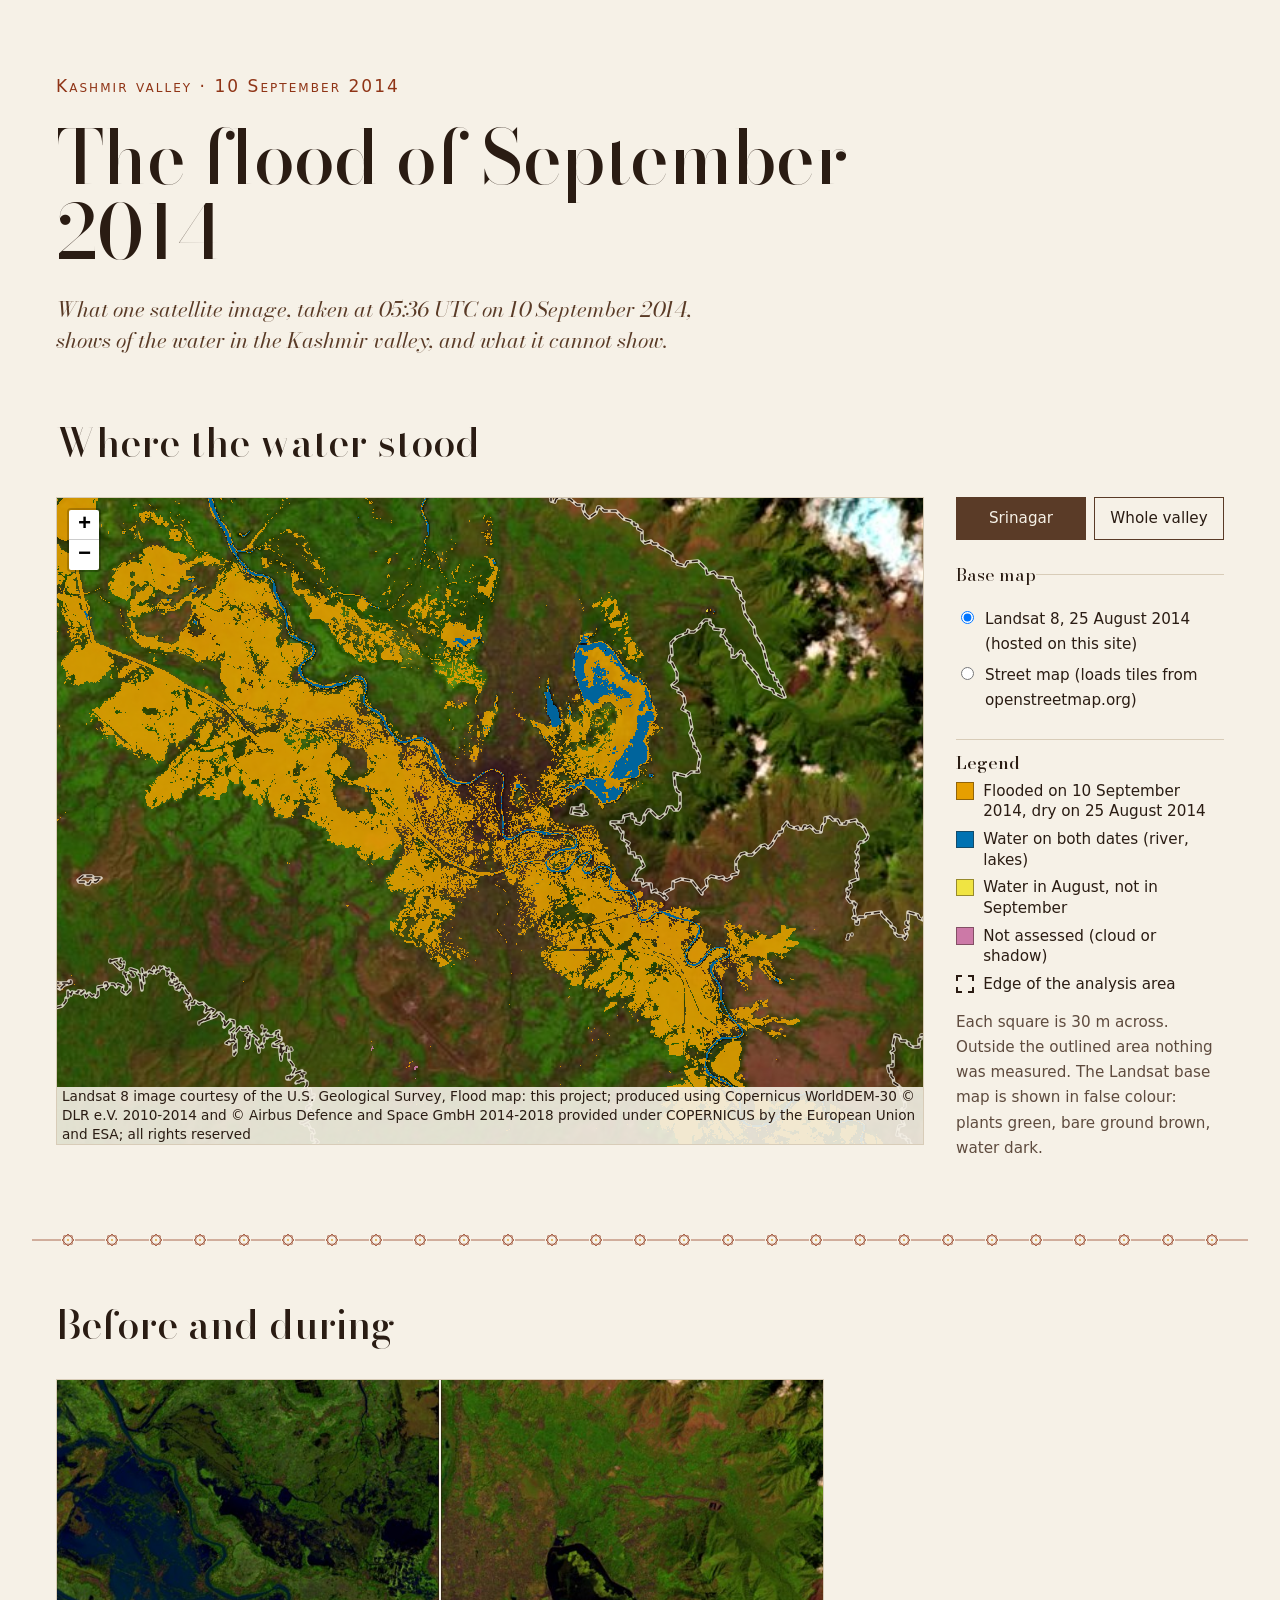
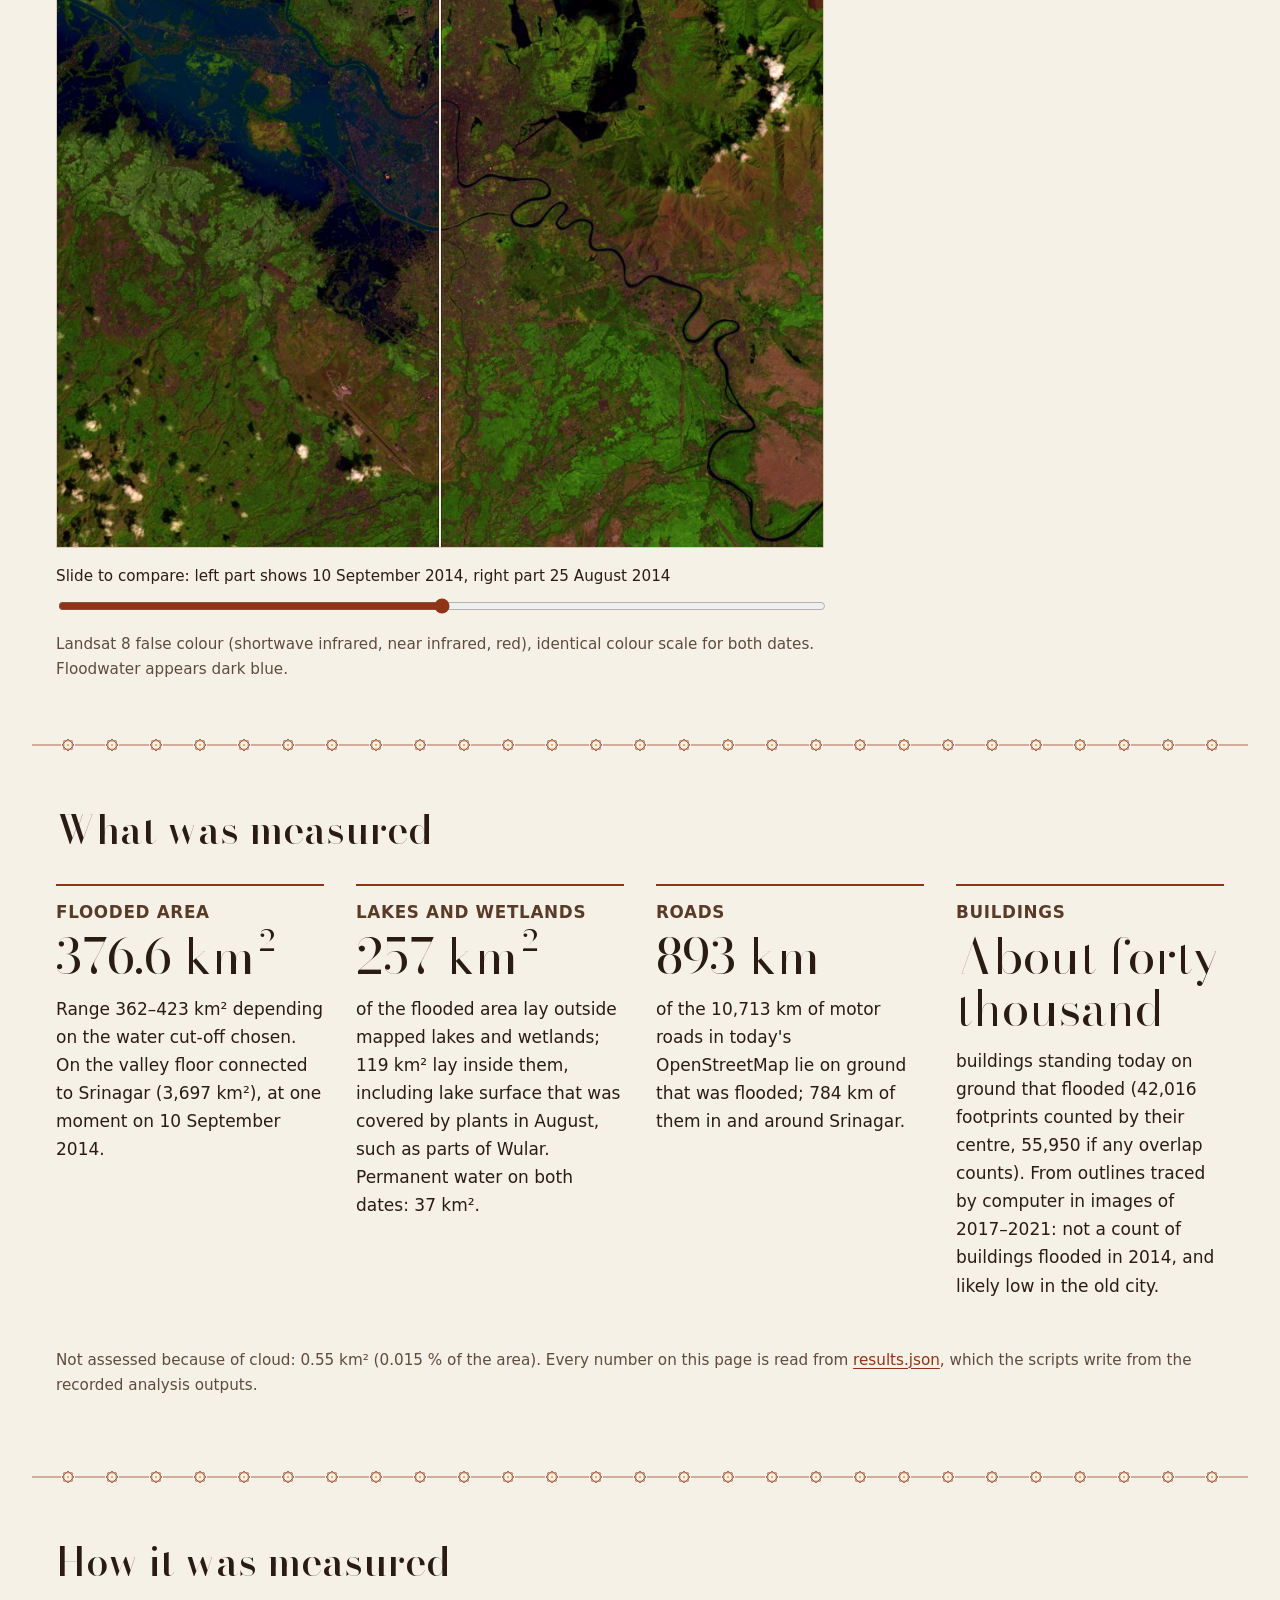
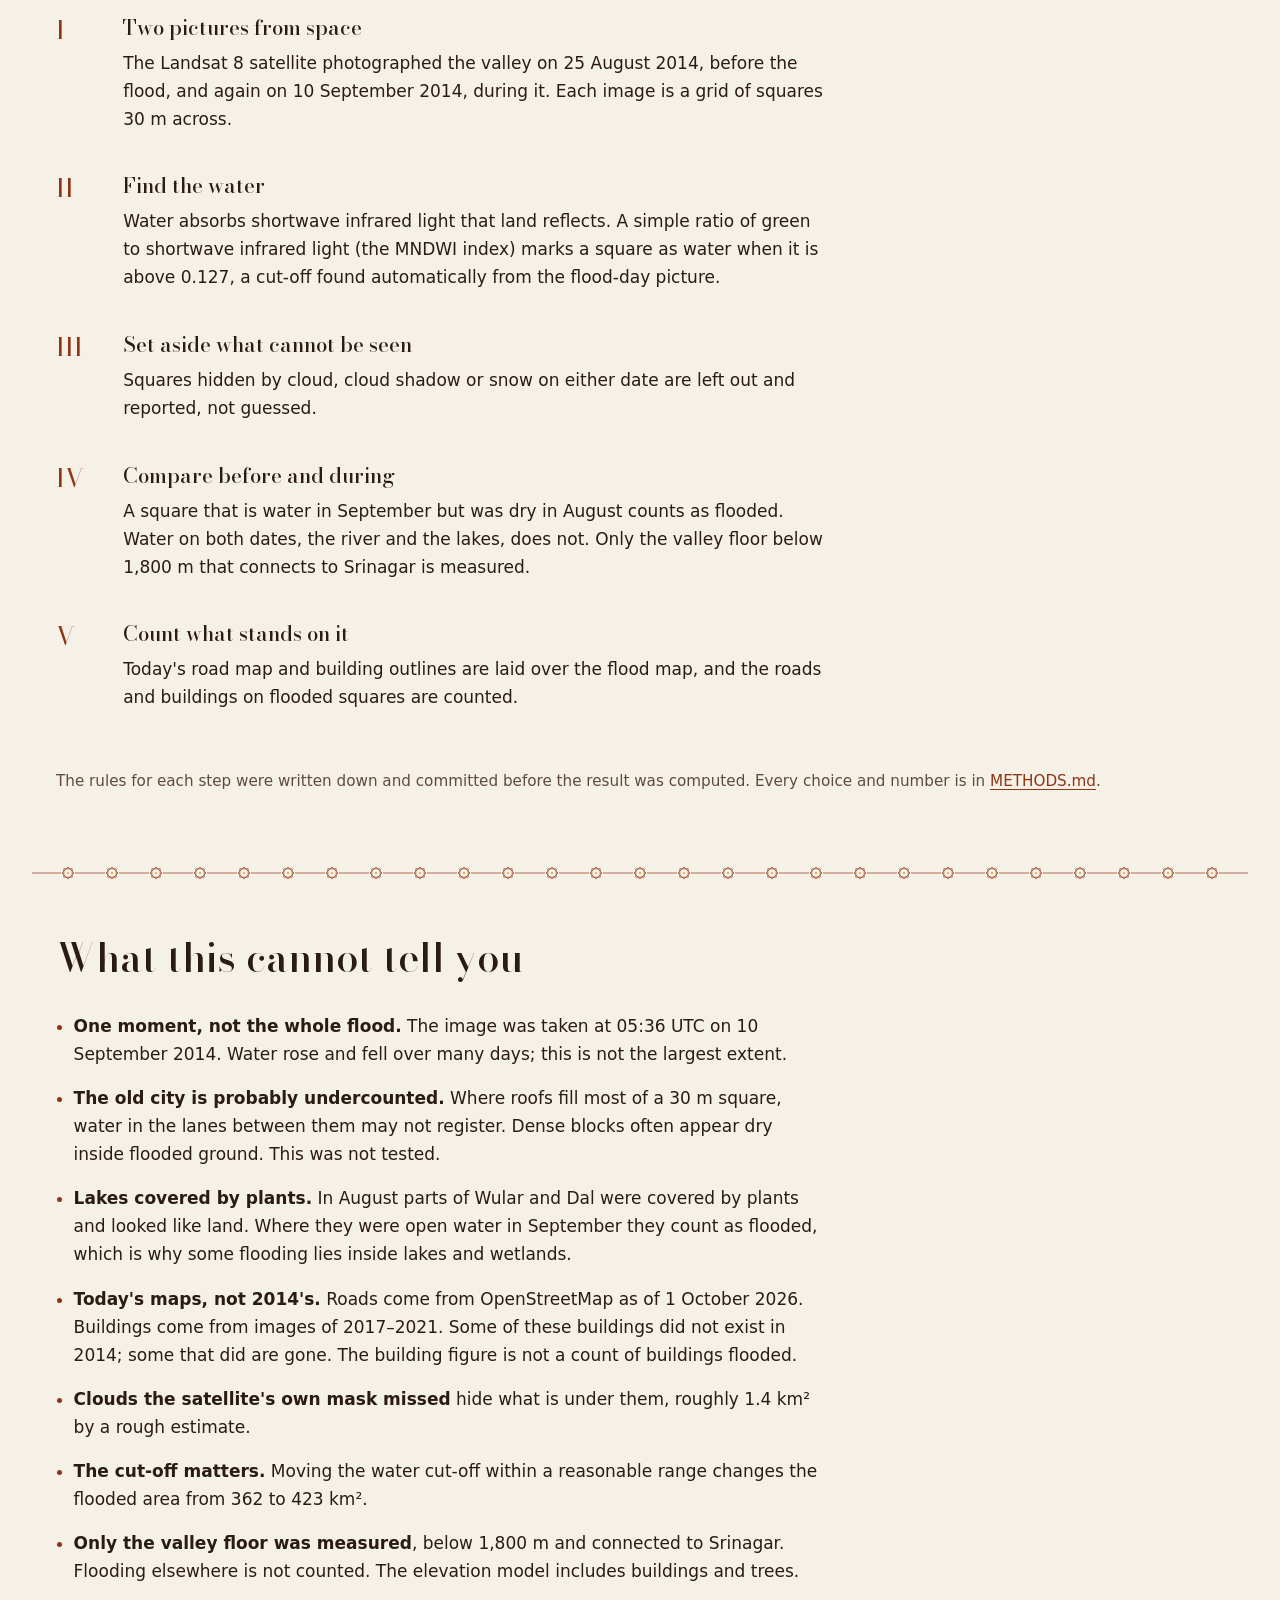
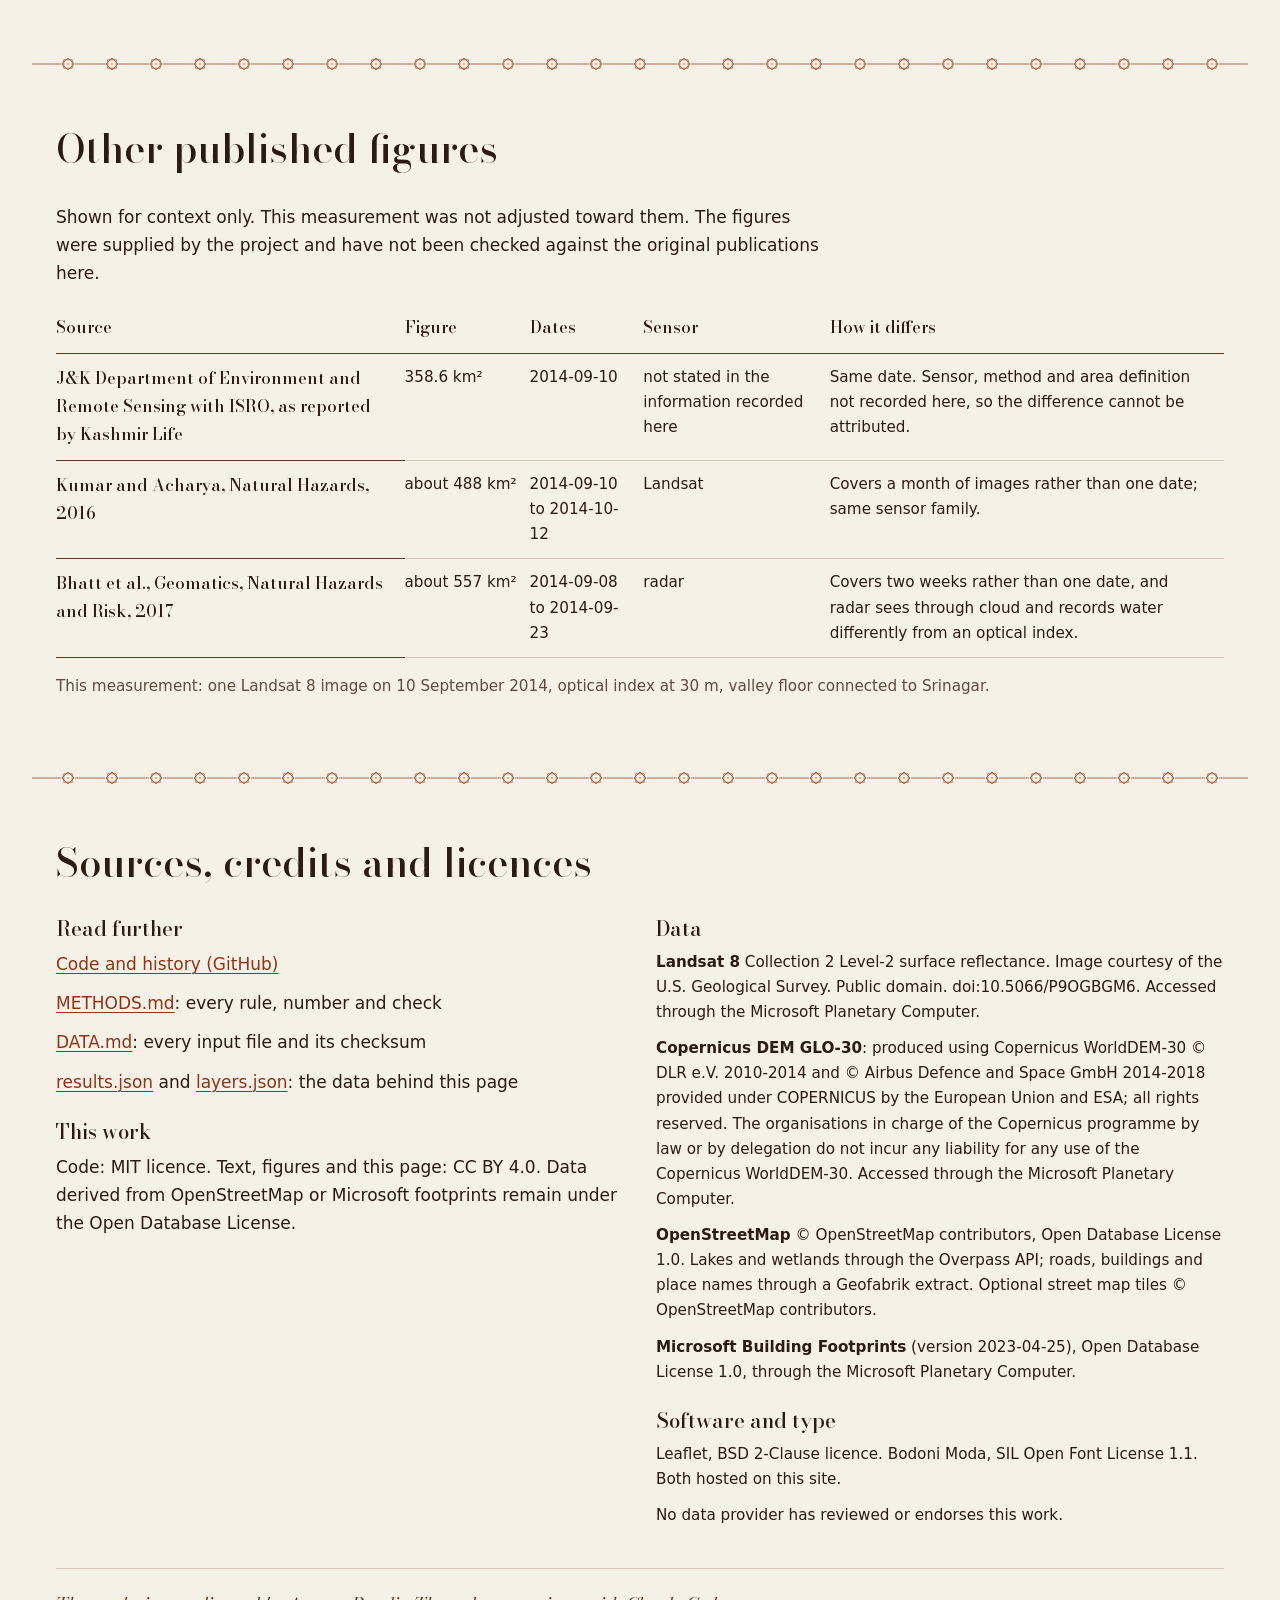
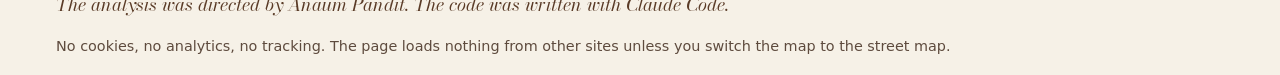
==== docs/index.html @ 229892fc "README, website and licences Adds a static GitHub Pages site in docs/ (map, before/after slider, hea" ====
<!doctype html>
<html lang="en">
<head>
<meta charset="utf-8">
<meta name="viewport" content="width=device-width, initial-scale=1">
<title>The Kashmir Flood, September 2014</title>
<meta name="description" content="A measurement of the September 2014 flood in the Kashmir valley from Landsat 8 satellite images, with its method, limits and sources.">
<meta name="referrer" content="no-referrer">
<link rel="preload" href="fonts/BodoniModa-latin.woff2" as="font" type="font/woff2" crossorigin>
<link rel="stylesheet" href="vendor/leaflet/leaflet.css">
<link rel="stylesheet" href="style.css">
</head>
<body>
<a class="skip" href="#main">Skip to content</a>

<header class="masthead grid">
  <p class="kicker">Kashmir valley · <span data-k="dates.flood" data-fmt="date"></span></p>
  <h1>The flood of September 2014</h1>
  <p class="dek">What one satellite image, taken at <span data-k="dates.flood_time_utc"></span> UTC on
    <span data-k="dates.flood" data-fmt="date"></span>, shows of the water in the Kashmir valley, and
    what it cannot show.</p>
</header>

<main id="main">

<section id="map-section" class="grid" aria-labelledby="map-title">
  <h2 id="map-title" class="span-all">Where the water stood</h2>
  <div class="map-wrap">
    <div id="map" role="region" aria-label="Interactive map of the flood in the Kashmir valley. Use arrow keys to pan and plus or minus to zoom." tabindex="0"></div>
    <noscript><p class="note">The interactive map needs JavaScript. The same information is in the numbers below and in METHODS.md.</p></noscript>
  </div>
  <aside class="map-side" aria-label="Map controls and legend">
    <div class="views" role="group" aria-label="Map view">
      <button type="button" data-view="srinagar" aria-pressed="true">Srinagar</button>
      <button type="button" data-view="valley" aria-pressed="false">Whole valley</button>
    </div>
    <fieldset class="base">
      <legend>Base map</legend>
      <label><input type="radio" name="base" value="landsat" checked> <span>Landsat 8, <span data-k="dates.before" data-fmt="date"></span> (hosted on this site)</span></label>
      <label><input type="radio" name="base" value="osm"> <span>Street map (loads tiles from openstreetmap.org)</span></label>
    </fieldset>
    <h3 class="legend-title">Legend</h3>
    <ul class="legend">
      <li><span class="sw sw-flooded" aria-hidden="true"></span> <span>Flooded on <span data-k="dates.flood" data-fmt="date"></span>, dry on <span data-k="dates.before" data-fmt="date"></span></span></li>
      <li><span class="sw sw-persistent" aria-hidden="true"></span> <span>Water on both dates (river, lakes)</span></li>
      <li><span class="sw sw-lost" aria-hidden="true"></span> <span>Water in August, not in September</span></li>
      <li><span class="sw sw-na" aria-hidden="true"></span> <span>Not assessed (cloud or shadow)</span></li>
      <li><span class="sw sw-outline" aria-hidden="true"></span> <span>Edge of the analysis area</span></li>
    </ul>
    <p class="note">Each square is <span data-k="method.pixel_m"></span> m across. Outside the outlined area nothing was measured. The Landsat
      base map is shown in false colour: plants green, bare ground brown, water dark.</p>
  </aside>
</section>

<hr class="khatam" aria-hidden="true">

<section id="before-after" class="grid" aria-labelledby="ba-title">
  <h2 id="ba-title" class="span-all">Before and during</h2>
  <figure class="ba span-wide">
    <div class="ba-frame">
      <img src="img/srinagar_2014-08-25.jpg" width="1000" height="925" loading="lazy" decoding="async"
           alt="Srinagar on 25 August 2014 in false colour: the Jhelum winds through green fields and the city; Dal Lake lies dark to the north-east.">
      <div class="ba-after" id="ba-after">
        <img src="img/srinagar_2014-09-10.jpg" width="1000" height="925" loading="lazy" decoding="async"
             alt="Srinagar on 10 September 2014 in false colour: dark blue floodwater covers wide areas on both sides of the Jhelum and parts of the city.">
      </div>
      <div class="ba-line" id="ba-line" aria-hidden="true"></div>
    </div>
    <label class="ba-label" for="ba-range">Slide to compare: left part shows <span data-k="dates.flood" data-fmt="date"></span>, right part <span data-k="dates.before" data-fmt="date"></span></label>
    <input id="ba-range" type="range" min="0" max="100" value="50" step="1">
    <figcaption>Landsat 8 false colour (shortwave infrared, near infrared, red), identical colour
      scale for both dates. Floodwater appears dark blue.</figcaption>
  </figure>
</section>

<hr class="khatam" aria-hidden="true">

<section id="numbers" class="grid" aria-labelledby="num-title">
  <h2 id="num-title" class="span-all">What was measured</h2>
  <article class="fig">
    <h3>Flooded area</h3>
    <p class="big"><span data-k="flood.flooded_km2" data-fmt="dec1"></span> km²</p>
    <p>Range <span data-k="flood.range_km2.0" data-fmt="int"></span>–<span data-k="flood.range_km2.1" data-fmt="int"></span> km²
      depending on the water cut-off chosen. On the valley floor connected to Srinagar
      (<span data-k="method.analysis_area_km2" data-fmt="int"></span> km²), at one moment on
      <span data-k="dates.flood" data-fmt="date"></span>.</p>
  </article>
  <article class="fig">
    <h3>Lakes and wetlands</h3>
    <p class="big"><span data-k="flood.outside_lakes_wetlands_km2" data-fmt="int"></span> km²</p>
    <p>of the flooded area lay outside mapped lakes and wetlands;
      <span data-k="flood.inside_lakes_wetlands_km2" data-fmt="int"></span> km² lay inside them, including lake
      surface that was covered by plants in August, such as parts of Wular. Permanent water on both dates:
      <span data-k="flood.persistent_km2" data-fmt="int"></span> km².</p>
  </article>
  <article class="fig">
    <h3>Roads</h3>
    <p class="big"><span data-k="roads.motor_flooded_km" data-fmt="int"></span> km</p>
    <p>of the <span data-k="roads.motor_total_km" data-fmt="int"></span> km of motor roads in today's OpenStreetMap
      lie on ground that was flooded; <span data-k="roads.motor_srinagar_flooded_km" data-fmt="int"></span> km of
      them in and around Srinagar.</p>
  </article>
  <article class="fig">
    <h3>Buildings</h3>
    <p class="big">About <span data-k="buildings.about_words"></span></p>
    <p>buildings standing today on ground that flooded
      (<span data-k="buildings.footprints_flooded" data-fmt="int"></span> footprints counted by their centre,
      <span data-k="buildings.footprints_flooded_overlap" data-fmt="int"></span> if any overlap counts). From
      outlines traced by computer in images of <span data-k="buildings.imagery_start"></span>–<span data-k="buildings.imagery_end"></span>:
      not a count of buildings flooded in 2014, and likely low in the old city.</p>
  </article>
  <p class="note span-all">Not assessed because of cloud: <span data-k="flood.not_assessed_km2" data-fmt="dec2"></span> km²
    (<span data-k="flood.not_assessed_pct" data-fmt="dec3"></span> % of the area). Every number on this page is read from
    <a href="data/results.json">results.json</a>, which the scripts write from the recorded analysis outputs.</p>
</section>

<hr class="khatam" aria-hidden="true">

<section id="method" class="grid" aria-labelledby="method-title">
  <h2 id="method-title" class="span-all">How it was measured</h2>
  <ol class="steps span-wide">
    <li><h3>Two pictures from space</h3>
      <p>The Landsat 8 satellite photographed the valley on <span data-k="dates.before" data-fmt="date"></span>,
        before the flood, and again on <span data-k="dates.flood" data-fmt="date"></span>, during it. Each image is
        a grid of squares <span data-k="method.pixel_m"></span> m across.</p></li>
    <li><h3>Find the water</h3>
      <p>Water absorbs shortwave infrared light that land reflects. A simple ratio of green to shortwave
        infrared light (the MNDWI index) marks a square as water when it is above
        <span data-k="method.threshold"></span>, a cut-off found automatically from the flood-day picture.</p></li>
    <li><h3>Set aside what cannot be seen</h3>
      <p>Squares hidden by cloud, cloud shadow or snow on either date are left out and reported, not guessed.</p></li>
    <li><h3>Compare before and during</h3>
      <p>A square that is water in September but was dry in August counts as flooded. Water on both dates, the
        river and the lakes, does not. Only the valley floor below <span data-k="method.valley_floor_max_m" data-fmt="int"></span> m
        that connects to Srinagar is measured.</p></li>
    <li><h3>Count what stands on it</h3>
      <p>Today's road map and building outlines are laid over the flood map, and the roads and buildings on
        flooded squares are counted.</p></li>
  </ol>
  <p class="note span-all">The rules for each step were written down and committed before the result was
    computed. Every choice and number is in <a data-href="links.methods" href="#">METHODS.md</a>.</p>
</section>

<hr class="khatam" aria-hidden="true">

<section id="limits" class="grid" aria-labelledby="limits-title">
  <h2 id="limits-title" class="span-all">What this cannot tell you</h2>
  <ul class="limits span-wide">
    <li><strong>One moment, not the whole flood.</strong> The image was taken at <span data-k="dates.flood_time_utc"></span> UTC
      on <span data-k="dates.flood" data-fmt="date"></span>. Water rose and fell over many days; this is not the largest extent.</li>
    <li><strong>The old city is probably undercounted.</strong> Where roofs fill most of a 30 m square, water in the
      lanes between them may not register. Dense blocks often appear dry inside flooded ground. This was not tested.</li>
    <li><strong>Lakes covered by plants.</strong> In August parts of Wular and Dal were covered by plants and looked
      like land. Where they were open water in September they count as flooded, which is why some flooding lies
      inside lakes and wetlands.</li>
    <li><strong>Today's maps, not 2014's.</strong> Roads come from OpenStreetMap as of
      <span data-k="roads.osm_timestamp" data-fmt="date"></span>. Buildings come from images of
      <span data-k="buildings.imagery_start"></span>–<span data-k="buildings.imagery_end"></span>. Some of these buildings
      did not exist in 2014; some that did are gone. The building figure is not a count of buildings flooded.</li>
    <li><strong>Clouds the satellite's own mask missed</strong> hide what is under them, roughly
      <span data-k="flood.unflagged_cloud_u2_km2" data-fmt="dec1"></span> km² by a rough estimate.</li>
    <li><strong>The cut-off matters.</strong> Moving the water cut-off within a reasonable range changes the flooded
      area from <span data-k="flood.range_km2.0" data-fmt="int"></span> to <span data-k="flood.range_km2.1" data-fmt="int"></span> km².</li>
    <li><strong>Only the valley floor was measured</strong>, below <span data-k="method.valley_floor_max_m" data-fmt="int"></span> m
      and connected to Srinagar. Flooding elsewhere is not counted. The elevation model includes buildings and trees.</li>
  </ul>
</section>

<hr class="khatam" aria-hidden="true">

<section id="context" class="grid" aria-labelledby="ctx-title">
  <h2 id="ctx-title" class="span-all">Other published figures</h2>
  <p class="span-wide">Shown for context only. This measurement was not adjusted toward them. The figures were
    supplied by the project and have not been checked against the original publications here.</p>
  <div class="table-wrap span-all">
    <table id="published">
      <caption class="sr-only">Published flood-area figures and how they differ from this measurement</caption>
      <thead><tr><th scope="col">Source</th><th scope="col">Figure</th><th scope="col">Dates</th>
        <th scope="col">Sensor</th><th scope="col">How it differs</th></tr></thead>
      <tbody></tbody>
    </table>
  </div>
  <p class="note span-all">This measurement: one Landsat 8 image on <span data-k="dates.flood" data-fmt="date"></span>,
    optical index at <span data-k="method.pixel_m"></span> m, valley floor connected to Srinagar.</p>
</section>

<hr class="khatam" aria-hidden="true">

<section id="sources" class="grid" aria-labelledby="src-title">
  <h2 id="src-title" class="span-all">Sources, credits and licences</h2>
  <div class="col">
    <h3>Read further</h3>
    <ul class="plain">
      <li><a data-href="links.repository" href="#">Code and history (GitHub)</a></li>
      <li><a data-href="links.methods" href="#">METHODS.md</a>: every rule, number and check</li>
      <li><a data-href="links.data" href="#">DATA.md</a>: every input file and its checksum</li>
      <li><a href="data/results.json">results.json</a> and <a href="data/layers.json">layers.json</a>: the data behind this page</li>
    </ul>
    <h3>This work</h3>
    <p>Code: MIT licence. Text, figures and this page: CC BY 4.0. Data derived from OpenStreetMap or
      Microsoft footprints remain under the Open Database License.</p>
  </div>
  <div class="col">
    <h3>Data</h3>
    <ul class="credits">
      <li><strong>Landsat 8</strong> Collection 2 Level-2 surface reflectance. Image courtesy of the U.S. Geological
        Survey. Public domain. doi:10.5066/P9OGBGM6. Accessed through the Microsoft Planetary Computer.</li>
      <li><strong>Copernicus DEM GLO-30</strong>: produced using Copernicus WorldDEM-30 © DLR e.V. 2010-2014 and ©
        Airbus Defence and Space GmbH 2014-2018 provided under COPERNICUS by the European Union and ESA; all rights
        reserved. The organisations in charge of the Copernicus programme by law or by delegation do not incur any
        liability for any use of the Copernicus WorldDEM-30. Accessed through the Microsoft Planetary Computer.</li>
      <li><strong>OpenStreetMap</strong> © OpenStreetMap contributors, Open Database License 1.0. Lakes and wetlands
        through the Overpass API; roads, buildings and place names through a Geofabrik extract. Optional street map
        tiles © OpenStreetMap contributors.</li>
      <li><strong>Microsoft Building Footprints</strong> (version <span data-k="buildings.ms_version"></span>),
        Open Database License 1.0, through the Microsoft Planetary Computer.</li>
    </ul>
    <h3>Software and type</h3>
    <ul class="credits">
      <li>Leaflet, BSD 2-Clause licence. Bodoni Moda, SIL Open Font License 1.1. Both hosted on this site.</li>
      <li>No data provider has reviewed or endorses this work.</li>
    </ul>
  </div>
  <p class="credit-line span-all">The analysis was directed by Anaum Pandit. The code was written with Claude Code.</p>
</section>

</main>

<footer class="grid">
  <p class="span-all">No cookies, no analytics, no tracking. The page loads nothing from other sites unless you switch
    the map to the street map.</p>
</footer>

<script src="vendor/leaflet/leaflet.js"></script>
<script src="app.js"></script>
</body>
</html>
---- docs/vendor/leaflet/leaflet.css ----
/* required styles */

.leaflet-pane,
.leaflet-tile,
.leaflet-marker-icon,
.leaflet-marker-shadow,
.leaflet-tile-container,
.leaflet-pane > svg,
.leaflet-pane > canvas,
.leaflet-zoom-box,
.leaflet-image-layer,
.leaflet-layer {
	position: absolute;
	left: 0;
	top: 0;
	}
.leaflet-container {
	overflow: hidden;
	}
.leaflet-tile,
.leaflet-marker-icon,
.leaflet-marker-shadow {
	-webkit-user-select: none;
	   -moz-user-select: none;
	        user-select: none;
	  -webkit-user-drag: none;
	}
/* Prevents IE11 from highlighting tiles in blue */
.leaflet-tile::selection {
	background: transparent;
}
/* Safari renders non-retina tile on retina better with this, but Chrome is worse */
.leaflet-safari .leaflet-tile {
	image-rendering: -webkit-optimize-contrast;
	}
/* hack that prevents hw layers "stretching" when loading new tiles */
.leaflet-safari .leaflet-tile-container {
	width: 1600px;
	height: 1600px;
	-webkit-transform-origin: 0 0;
	}
.leaflet-marker-icon,
.leaflet-marker-shadow {
	display: block;
	}
/* .leaflet-container svg: reset svg max-width decleration shipped in Joomla! (joomla.org) 3.x */
/* .leaflet-container img: map is broken in FF if you have max-width: 100% on tiles */
.leaflet-container .leaflet-overlay-pane svg {
	max-width: none !important;
	max-height: none !important;
	}
.leaflet-container .leaflet-marker-pane img,
.leaflet-container .leaflet-shadow-pane img,
.leaflet-container .leaflet-tile-pane img,
.leaflet-container img.leaflet-image-layer,
.leaflet-container .leaflet-tile {
	max-width: none !important;
	max-height: none !important;
	width: auto;
	padding: 0;
	}

.leaflet-container img.leaflet-tile {
	/* See: https://bugs.chromium.org/p/chromium/issues/detail?id=600120 */
	mix-blend-mode: plus-lighter;
}

.leaflet-container.leaflet-touch-zoom {
	-ms-touch-action: pan-x pan-y;
	touch-action: pan-x pan-y;
	}
.leaflet-container.leaflet-touch-drag {
	-ms-touch-action: pinch-zoom;
	/* Fallback for FF which doesn't support pinch-zoom */
	touch-action: none;
	touch-action: pinch-zoom;
}
.leaflet-container.leaflet-touch-drag.leaflet-touch-zoom {
	-ms-touch-action: none;
	touch-action: none;
}
.leaflet-container {
	-webkit-tap-highlight-color: transparent;
}
.leaflet-container a {
	-webkit-tap-highlight-color: rgba(51, 181, 229, 0.4);
}
.leaflet-tile {
	filter: inherit;
	visibility: hidden;
	}
.leaflet-tile-loaded {
	visibility: inherit;
	}
.leaflet-zoom-box {
	width: 0;
	height: 0;
	-moz-box-sizing: border-box;
	     box-sizing: border-box;
	z-index: 800;
	}
/* workaround for https://bugzilla.mozilla.org/show_bug.cgi?id=888319 */
.leaflet-overlay-pane svg {
	-moz-user-select: none;
	}

.leaflet-pane         { z-index: 400; }

.leaflet-tile-pane    { z-index: 200; }
.leaflet-overlay-pane { z-index: 400; }
.leaflet-shadow-pane  { z-index: 500; }
.leaflet-marker-pane  { z-index: 600; }
.leaflet-tooltip-pane   { z-index: 650; }
.leaflet-popup-pane   { z-index: 700; }

.leaflet-map-pane canvas { z-index: 100; }
.leaflet-map-pane svg    { z-index: 200; }

.leaflet-vml-shape {
	width: 1px;
	height: 1px;
	}
.lvml {
	behavior: url(#default#VML);
	display: inline-block;
	position: absolute;
	}


/* control positioning */

.leaflet-control {
	position: relative;
	z-index: 800;
	pointer-events: visiblePainted; /* IE 9-10 doesn't have auto */
	pointer-events: auto;
	}
.leaflet-top,
.leaflet-bottom {
	position: absolute;
	z-index: 1000;
	pointer-events: none;
	}
.leaflet-top {
	top: 0;
	}
.leaflet-right {
	right: 0;
	}
.leaflet-bottom {
	bottom: 0;
	}
.leaflet-left {
	left: 0;
	}
.leaflet-control {
	float: left;
	clear: both;
	}
.leaflet-right .leaflet-control {
	float: right;
	}
.leaflet-top .leaflet-control {
	margin-top: 10px;
	}
.leaflet-bottom .leaflet-control {
	margin-bottom: 10px;
	}
.leaflet-left .leaflet-control {
	margin-left: 10px;
	}
.leaflet-right .leaflet-control {
	margin-right: 10px;
	}


/* zoom and fade animations */

.leaflet-fade-anim .leaflet-popup {
	opacity: 0;
	-webkit-transition: opacity 0.2s linear;
	   -moz-transition: opacity 0.2s linear;
	        transition: opacity 0.2s linear;
	}
.leaflet-fade-anim .leaflet-map-pane .leaflet-popup {
	opacity: 1;
	}
.leaflet-zoom-animated {
	-webkit-transform-origin: 0 0;
	    -ms-transform-origin: 0 0;
	        transform-origin: 0 0;
	}
svg.leaflet-zoom-animated {
	will-change: transform;
}

.leaflet-zoom-anim .leaflet-zoom-animated {
	-webkit-transition: -webkit-transform 0.25s cubic-bezier(0,0,0.25,1);
	   -moz-transition:    -moz-transform 0.25s cubic-bezier(0,0,0.25,1);
	        transition:         transform 0.25s cubic-bezier(0,0,0.25,1);
	}
.leaflet-zoom-anim .leaflet-tile,
.leaflet-pan-anim .leaflet-tile {
	-webkit-transition: none;
	   -moz-transition: none;
	        transition: none;
	}

.leaflet-zoom-anim .leaflet-zoom-hide {
	visibility: hidden;
	}


/* cursors */

.leaflet-interactive {
	cursor: pointer;
	}
.leaflet-grab {
	cursor: -webkit-grab;
	cursor:    -moz-grab;
	cursor:         grab;
	}
.leaflet-crosshair,
.leaflet-crosshair .leaflet-interactive {
	cursor: crosshair;
	}
.leaflet-popup-pane,
.leaflet-control {
	cursor: auto;
	}
.leaflet-dragging .leaflet-grab,
.leaflet-dragging .leaflet-grab .leaflet-interactive,
.leaflet-dragging .leaflet-marker-draggable {
	cursor: move;
	cursor: -webkit-grabbing;
	cursor:    -moz-grabbing;
	cursor:         grabbing;
	}

/* marker & overlays interactivity */
.leaflet-marker-icon,
.leaflet-marker-shadow,
.leaflet-image-layer,
.leaflet-pane > svg path,
.leaflet-tile-container {
	pointer-events: none;
	}

.leaflet-marker-icon.leaflet-interactive,
.leaflet-image-layer.leaflet-interactive,
.leaflet-pane > svg path.leaflet-interactive,
svg.leaflet-image-layer.leaflet-interactive path {
	pointer-events: visiblePainted; /* IE 9-10 doesn't have auto */
	pointer-events: auto;
	}

/* visual tweaks */

.leaflet-container {
	background: #ddd;
	outline-offset: 1px;
	}
.leaflet-container a {
	color: #0078A8;
	}
.leaflet-zoom-box {
	border: 2px dotted #38f;
	background: rgba(255,255,255,0.5);
	}


/* general typography */
.leaflet-container {
	font-family: "Helvetica Neue", Arial, Helvetica, sans-serif;
	font-size: 12px;
	font-size: 0.75rem;
	line-height: 1.5;
	}


/* general toolbar styles */

.leaflet-bar {
	box-shadow: 0 1px 5px rgba(0,0,0,0.65);
	border-radius: 4px;
	}
.leaflet-bar a {
	background-color: #fff;
	border-bottom: 1px solid #ccc;
	width: 26px;
	height: 26px;
	line-height: 26px;
	display: block;
	text-align: center;
	text-decoration: none;
	color: black;
	}
.leaflet-bar a,
.leaflet-control-layers-toggle {
	background-position: 50% 50%;
	background-repeat: no-repeat;
	display: block;
	}
.leaflet-bar a:hover,
.leaflet-bar a:focus {
	background-color: #f4f4f4;
	}
.leaflet-bar a:first-child {
	border-top-left-radius: 4px;
	border-top-right-radius: 4px;
	}
.leaflet-bar a:last-child {
	border-bottom-left-radius: 4px;
	border-bottom-right-radius: 4px;
	border-bottom: none;
	}
.leaflet-bar a.leaflet-disabled {
	cursor: default;
	background-color: #f4f4f4;
	color: #bbb;
	}

.leaflet-touch .leaflet-bar a {
	width: 30px;
	height: 30px;
	line-height: 30px;
	}
.leaflet-touch .leaflet-bar a:first-child {
	border-top-left-radius: 2px;
	border-top-right-radius: 2px;
	}
.leaflet-touch .leaflet-bar a:last-child {
	border-bottom-left-radius: 2px;
	border-bottom-right-radius: 2px;
	}

/* zoom control */

.leaflet-control-zoom-in,
.leaflet-control-zoom-out {
	font: bold 18px 'Lucida Console', Monaco, monospace;
	text-indent: 1px;
	}

.leaflet-touch .leaflet-control-zoom-in, .leaflet-touch .leaflet-control-zoom-out  {
	font-size: 22px;
	}


/* layers control */

.leaflet-control-layers {
	box-shadow: 0 1px 5px rgba(0,0,0,0.4);
	background: #fff;
	border-radius: 5px;
	}
.leaflet-control-layers-toggle {
	background-image: url(images/layers.png);
	width: 36px;
	height: 36px;
	}
.leaflet-retina .leaflet-control-layers-toggle {
	background-image: url(images/layers-2x.png);
	background-size: 26px 26px;
	}
.leaflet-touch .leaflet-control-layers-toggle {
	width: 44px;
	height: 44px;
	}
.leaflet-control-layers .leaflet-control-layers-list,
.leaflet-control-layers-expanded .leaflet-control-layers-toggle {
	display: none;
	}
.leaflet-control-layers-expanded .leaflet-control-layers-list {
	display: block;
	position: relative;
	}
.leaflet-control-layers-expanded {
	padding: 6px 10px 6px 6px;
	color: #333;
	background: #fff;
	}
.leaflet-control-layers-scrollbar {
	overflow-y: scroll;
	overflow-x: hidden;
	padding-right: 5px;
	}
.leaflet-control-layers-selector {
	margin-top: 2px;
	position: relative;
	top: 1px;
	}
.leaflet-control-layers label {
	display: block;
	font-size: 13px;
	font-size: 1.08333em;
	}
.leaflet-control-layers-separator {
	height: 0;
	border-top: 1px solid #ddd;
	margin: 5px -10px 5px -6px;
	}

/* Default icon URLs */
.leaflet-default-icon-path { /* used only in path-guessing heuristic, see L.Icon.Default */
	background-image: url(images/marker-icon.png);
	}


/* attribution and scale controls */

.leaflet-container .leaflet-control-attribution {
	background: #fff;
	background: rgba(255, 255, 255, 0.8);
	margin: 0;
	}
.leaflet-control-attribution,
.leaflet-control-scale-line {
	padding: 0 5px;
	color: #333;
	line-height: 1.4;
	}
.leaflet-control-attribution a {
	text-decoration: none;
	}
.leaflet-control-attribution a:hover,
.leaflet-control-attribution a:focus {
	text-decoration: underline;
	}
.leaflet-attribution-flag {
	display: inline !important;
	vertical-align: baseline !important;
	width: 1em;
	height: 0.6669em;
	}
.leaflet-left .leaflet-control-scale {
	margin-left: 5px;
	}
.leaflet-bottom .leaflet-control-scale {
	margin-bottom: 5px;
	}
.leaflet-control-scale-line {
	border: 2px solid #777;
	border-top: none;
	line-height: 1.1;
	padding: 2px 5px 1px;
	white-space: nowrap;
	-moz-box-sizing: border-box;
	     box-sizing: border-box;
	background: rgba(255, 255, 255, 0.8);
	text-shadow: 1px 1px #fff;
	}
.leaflet-control-scale-line:not(:first-child) {
	border-top: 2px solid #777;
	border-bottom: none;
	margin-top: -2px;
	}
.leaflet-control-scale-line:not(:first-child):not(:last-child) {
	border-bottom: 2px solid #777;
	}

.leaflet-touch .leaflet-control-attribution,
.leaflet-touch .leaflet-control-layers,
.leaflet-touch .leaflet-bar {
	box-shadow: none;
	}
.leaflet-touch .leaflet-control-layers,
.leaflet-touch .leaflet-bar {
	border: 2px solid rgba(0,0,0,0.2);
	background-clip: padding-box;
	}


/* popup */

.leaflet-popup {
	position: absolute;
	text-align: center;
	margin-bottom: 20px;
	}
.leaflet-popup-content-wrapper {
	padding: 1px;
	text-align: left;
	border-radius: 12px;
	}
.leaflet-popup-content {
	margin: 13px 24px 13px 20px;
	line-height: 1.3;
	font-size: 13px;
	font-size: 1.08333em;
	min-height: 1px;
	}
.leaflet-popup-content p {
	margin: 17px 0;
	margin: 1.3em 0;
	}
.leaflet-popup-tip-container {
	width: 40px;
	height: 20px;
	position: absolute;
	left: 50%;
	margin-top: -1px;
	margin-left: -20px;
	overflow: hidden;
	pointer-events: none;
	}
.leaflet-popup-tip {
	width: 17px;
	height: 17px;
	padding: 1px;

	margin: -10px auto 0;
	pointer-events: auto;

	-webkit-transform: rotate(45deg);
	   -moz-transform: rotate(45deg);
	    -ms-transform: rotate(45deg);
	        transform: rotate(45deg);
	}
.leaflet-popup-content-wrapper,
.leaflet-popup-tip {
	background: white;
	color: #333;
	box-shadow: 0 3px 14px rgba(0,0,0,0.4);
	}
.leaflet-container a.leaflet-popup-close-button {
	position: absolute;
	top: 0;
	right: 0;
	border: none;
	text-align: center;
	width: 24px;
	height: 24px;
	font: 16px/24px Tahoma, Verdana, sans-serif;
	color: #757575;
	text-decoration: none;
	background: transparent;
	}
.leaflet-container a.leaflet-popup-close-button:hover,
.leaflet-container a.leaflet-popup-close-button:focus {
	color: #585858;
	}
.leaflet-popup-scrolled {
	overflow: auto;
	}

.leaflet-oldie .leaflet-popup-content-wrapper {
	-ms-zoom: 1;
	}
.leaflet-oldie .leaflet-popup-tip {
	width: 24px;
	margin: 0 auto;

	-ms-filter: "progid:DXImageTransform.Microsoft.Matrix(M11=0.70710678, M12=0.70710678, M21=-0.70710678, M22=0.70710678)";
	filter: progid:DXImageTransform.Microsoft.Matrix(M11=0.70710678, M12=0.70710678, M21=-0.70710678, M22=0.70710678);
	}

.leaflet-oldie .leaflet-control-zoom,
.leaflet-oldie .leaflet-control-layers,
.leaflet-oldie .leaflet-popup-content-wrapper,
.leaflet-oldie .leaflet-popup-tip {
	border: 1px solid #999;
	}


/* div icon */

.leaflet-div-icon {
	background: #fff;
	border: 1px solid #666;
	}


/* Tooltip */
/* Base styles for the element that has a tooltip */
.leaflet-tooltip {
	position: absolute;
	padding: 6px;
	background-color: #fff;
	border: 1px solid #fff;
	border-radius: 3px;
	color: #222;
	white-space: nowrap;
	-webkit-user-select: none;
	-moz-user-select: none;
	-ms-user-select: none;
	user-select: none;
	pointer-events: none;
	box-shadow: 0 1px 3px rgba(0,0,0,0.4);
	}
.leaflet-tooltip.leaflet-interactive {
	cursor: pointer;
	pointer-events: auto;
	}
.leaflet-tooltip-top:before,
.leaflet-tooltip-bottom:before,
.leaflet-tooltip-left:before,
.leaflet-tooltip-right:before {
	position: absolute;
	pointer-events: none;
	border: 6px solid transparent;
	background: transparent;
	content: "";
	}

/* Directions */

.leaflet-tooltip-bottom {
	margin-top: 6px;
}
.leaflet-tooltip-top {
	margin-top: -6px;
}
.leaflet-tooltip-bottom:before,
.leaflet-tooltip-top:before {
	left: 50%;
	margin-left: -6px;
	}
.leaflet-tooltip-top:before {
	bottom: 0;
	margin-bottom: -12px;
	border-top-color: #fff;
	}
.leaflet-tooltip-bottom:before {
	top: 0;
	margin-top: -12px;
	margin-left: -6px;
	border-bottom-color: #fff;
	}
.leaflet-tooltip-left {
	margin-left: -6px;
}
.leaflet-tooltip-right {
	margin-left: 6px;
}
.leaflet-tooltip-left:before,
.leaflet-tooltip-right:before {
	top: 50%;
	margin-top: -6px;
	}
.leaflet-tooltip-left:before {
	right: 0;
	margin-right: -12px;
	border-left-color: #fff;
	}
.leaflet-tooltip-right:before {
	left: 0;
	margin-left: -12px;
	border-right-color: #fff;
	}

/* Printing */

@media print {
	/* Prevent printers from removing background-images of controls. */
	.leaflet-control {
		-webkit-print-color-adjust: exact;
		print-color-adjust: exact;
		}
	}
---- docs/style.css ----
/* The Kashmir Flood, September 2014 — exhibit-style page.
   Colour: chinar rust, saffron, walnut, Dal blue-green on off-white.
   Structure: Bodoni-style headings, 12-column grid, generous space.
   Map colours are set from data/layers.json (Okabe-Ito, colour-blind safe). */

@font-face {
  font-family: "Bodoni Moda";
  src: url("fonts/BodoniModa-latin.woff2") format("woff2");
  font-weight: 400 700;
  font-style: normal;
  font-display: swap;
}
@font-face {
  font-family: "Bodoni Moda";
  src: url("fonts/BodoniModa-Italic-latin.woff2") format("woff2");
  font-weight: 400;
  font-style: italic;
  font-display: swap;
}

:root {
  --paper: #F6F1E7;
  --paper-2: #EFE7D8;
  --ink: #2A1C13;          /* walnut, darkest: body text */
  --walnut: #5A3B27;
  --muted: #5E4B3E;
  --chinar: #8F3416;       /* rust: headings accents, links */
  --saffron: #D99A1E;      /* decorative only, never text */
  --dal: #22625E;          /* Dal Lake blue-green */
  --rule: #D8CCB8;
  --serif: "Bodoni Moda", "Didot", "Bodoni 72", "Times New Roman", serif;
  --sans: system-ui, -apple-system, "Segoe UI", Roboto, "Helvetica Neue", Arial, sans-serif;
  --gap: 2rem;
  --c-flooded: #E69F00;
  --c-persistent: #0072B2;
  --c-lost: #F0E442;
  --c-na: #CC79A7;
}

*, *::before, *::after { box-sizing: border-box; }
html { -webkit-text-size-adjust: 100%; }
body {
  margin: 0;
  background: var(--paper);
  color: var(--ink);
  font: 1.0625rem/1.65 var(--sans);
}
img { max-width: 100%; height: auto; display: block; }
a { color: var(--chinar); text-decoration-thickness: 1px; text-underline-offset: 0.18em; }
a:hover { color: var(--dal); }
:focus-visible { outline: 3px solid var(--dal); outline-offset: 3px; }

.skip { position: absolute; left: -999px; top: 0; background: var(--ink); color: var(--paper); padding: .5rem 1rem; z-index: 2000; }
.skip:focus { left: 1rem; top: 1rem; }
.sr-only { position: absolute; width: 1px; height: 1px; overflow: hidden; clip: rect(0 0 0 0); white-space: nowrap; }

/* Grid */
.grid {
  display: grid;
  grid-template-columns: repeat(12, minmax(0, 1fr));
  column-gap: var(--gap);
  max-width: 76rem;
  margin: 0 auto;
  padding: 0 1.5rem;
}
.span-all { grid-column: 1 / -1; }
.span-wide { grid-column: 1 / span 8; }

/* Type */
h1, h2, h3 { font-family: var(--serif); font-weight: 500; color: var(--ink); margin: 0; }
h1 { font-size: clamp(2.6rem, 6vw, 4.6rem); line-height: 1.02; letter-spacing: -0.01em; grid-column: 1 / span 10; }
h2 { font-size: clamp(1.8rem, 3.2vw, 2.5rem); line-height: 1.1; margin: 0 0 2rem; }
h3 { font-size: 1.3rem; line-height: 1.2; margin: 0 0 .5rem; }
p { margin: 0 0 1rem; }
.note { color: var(--muted); font-size: .95rem; }

/* Masthead */
.masthead { padding: 4.5rem 1.5rem 3rem; }
.kicker { grid-column: 1 / -1; font-variant: small-caps; letter-spacing: .12em; color: var(--chinar); margin-bottom: 1.25rem; }
.dek { grid-column: 1 / span 7; font-family: var(--serif); font-style: italic; font-size: 1.35rem; line-height: 1.45; color: var(--walnut); margin-top: 1.5rem; }

section { padding: 1rem 0 1.5rem; }

/* Khatamband-style divider: a hairline with small interlocking knots. */
hr.khatam {
  border: 0;
  height: 14px;
  max-width: 76rem;
  margin: 3.5rem auto;
  background-image: url("data:image/svg+xml,%3Csvg xmlns='http://www.w3.org/2000/svg' width='44' height='14' viewBox='0 0 44 14'%3E%3Cg fill='none' stroke='%238F3416' stroke-width='0.9'%3E%3Cpath d='M0 7h15M29 7h15'/%3E%3Cpath d='M22 1l6 6-6 6-6-6z'/%3E%3Cpath d='M17.8 2.8h8.4v8.4h-8.4z'/%3E%3C/g%3E%3Ccircle cx='22' cy='7' r='1.1' fill='%23D99A1E'/%3E%3C/svg%3E");
  background-repeat: repeat-x;
  background-position: center;
  opacity: .8;
}

/* Map */
.map-wrap { grid-column: 1 / span 9; }
#map {
  height: min(72vh, 660px);
  min-height: 420px;
  background: var(--paper-2);
  border: 1px solid var(--rule);
}
#map:focus-visible { outline: 3px solid var(--dal); outline-offset: 3px; }
.map-side { grid-column: 10 / span 3; font-size: .95rem; }
.views { display: flex; gap: .5rem; margin-bottom: 1.25rem; }
.views button, .base label { font: inherit; }
.views button {
  flex: 1;
  background: transparent;
  color: var(--ink);
  border: 1px solid var(--walnut);
  padding: .5rem .6rem;
  cursor: pointer;
}
.views button[aria-pressed="true"] { background: var(--walnut); color: var(--paper); }
.base { border: 0; border-top: 1px solid var(--rule); padding: .75rem 0 0; margin: 0 0 1.25rem; }
.base legend { font-family: var(--serif); font-size: 1.1rem; padding: 0; margin-bottom: .4rem; }
.base label { display: flex; gap: .5rem; align-items: baseline; margin-bottom: .35rem; }
.legend-title { font-size: 1.1rem; border-top: 1px solid var(--rule); padding-top: .75rem; }
.legend { list-style: none; padding: 0; margin: 0 0 1rem; }
.legend li { display: flex; gap: .6rem; align-items: flex-start; margin-bottom: .45rem; line-height: 1.35; }
.sw { flex: 0 0 1.1rem; height: 1.1rem; border: 1px solid rgba(42, 28, 19, .45); margin-top: .1rem; }
.sw-flooded { background: var(--c-flooded); }
.sw-persistent { background: var(--c-persistent); }
.sw-lost { background: var(--c-lost); }
.sw-na { background: var(--c-na); }
.sw-outline { background: transparent; border: 2px dashed var(--ink); }
.leaflet-container { font: .85rem var(--sans); background: var(--paper-2); }
.leaflet-control-attribution { background: rgba(246, 241, 231, .9) !important; color: var(--ink); }
.leaflet-control-attribution a { color: var(--chinar); }

/* Before / after */
.ba { margin: 0; }
.ba-frame { position: relative; overflow: hidden; border: 1px solid var(--rule); background: var(--paper-2); --pos: 50%; }
.ba-after { position: absolute; inset: 0; clip-path: inset(0 calc(100% - var(--pos)) 0 0); }
.ba-after img { width: 100%; }
.ba-line { position: absolute; top: 0; bottom: 0; left: var(--pos); width: 2px; margin-left: -1px; background: var(--paper); box-shadow: 0 0 0 1px rgba(42, 28, 19, .5); pointer-events: none; }
.ba-label { display: block; margin: 1rem 0 .3rem; font-size: .95rem; }
#ba-range { width: 100%; accent-color: var(--chinar); }
.ba figcaption { color: var(--muted); font-size: .95rem; margin-top: .6rem; }

/* Numbers */
.fig { grid-column: span 3; border-top: 2px solid var(--chinar); padding-top: 1rem; margin-bottom: 2rem; }
.fig h3 { font-size: 1.05rem; font-family: var(--sans); font-weight: 600; letter-spacing: .04em; text-transform: uppercase; color: var(--walnut); }
.big { font-family: var(--serif); font-size: clamp(2.2rem, 4vw, 3.1rem); line-height: 1.05; color: var(--ink); margin: .2rem 0 .8rem; font-variant-numeric: lining-nums; }

/* Method */
.steps { list-style: none; counter-reset: step; padding: 0; margin: 0 0 1rem; }
.steps li { counter-increment: step; display: grid; grid-template-columns: 3.2rem 1fr; column-gap: 1rem; margin-bottom: 1.6rem; }
.steps li::before { content: counter(step, upper-roman); font-family: var(--serif); font-size: 1.6rem; color: var(--chinar); grid-row: 1 / span 2; line-height: 1.1; }
.steps h3 { grid-column: 2; }
.steps p { grid-column: 2; }

/* Limits */
.limits { padding-left: 1.1rem; margin: 0; }
.limits li { margin-bottom: 1rem; }
.limits li::marker { color: var(--chinar); }

/* Table */
.table-wrap { overflow-x: auto; margin-bottom: 1rem; }
table { border-collapse: collapse; width: 100%; font-size: .95rem; }
th, td { text-align: left; vertical-align: top; padding: .7rem .8rem .7rem 0; border-bottom: 1px solid var(--rule); }
th { font-family: var(--serif); font-weight: 500; font-size: 1.05rem; border-bottom: 1px solid var(--walnut); }
td:nth-child(2) { white-space: nowrap; font-variant-numeric: lining-nums; }

/* Sources */
.col { grid-column: span 6; }
.plain, .credits { list-style: none; padding: 0; margin: 0 0 1.5rem; }
.plain li, .credits li { margin-bottom: .7rem; }
.credits li { font-size: .95rem; }
.credit-line { font-family: var(--serif); font-style: italic; font-size: 1.15rem; color: var(--walnut); border-top: 1px solid var(--rule); padding-top: 1.25rem; margin-top: 1rem; }

footer { padding: 2rem 1.5rem 4rem; color: var(--muted); font-size: .9rem; }

/* Responsive */
@media (max-width: 960px) {
  .map-wrap, .map-side, .span-wide, .dek, h1 { grid-column: 1 / -1; }
  .map-side { margin-top: 1.5rem; }
  .fig { grid-column: span 6; }
  .col { grid-column: 1 / -1; }
}
@media (max-width: 600px) {
  :root { --gap: 1rem; }
  .grid { padding: 0 1rem; }
  .masthead { padding: 3rem 1rem 2rem; }
  .fig { grid-column: 1 / -1; }
  #map { min-height: 360px; height: 62vh; }
}
@media (prefers-reduced-motion: reduce) {
  * { scroll-behavior: auto !important; transition: none !important; }
}
@media print {
  #map, .map-side, .views, .ba-label, #ba-range, hr.khatam { display: none; }
}

/* Keep class edges crisp when zoomed in. */
.flood-overlay { image-rendering: pixelated; image-rendering: crisp-edges; }
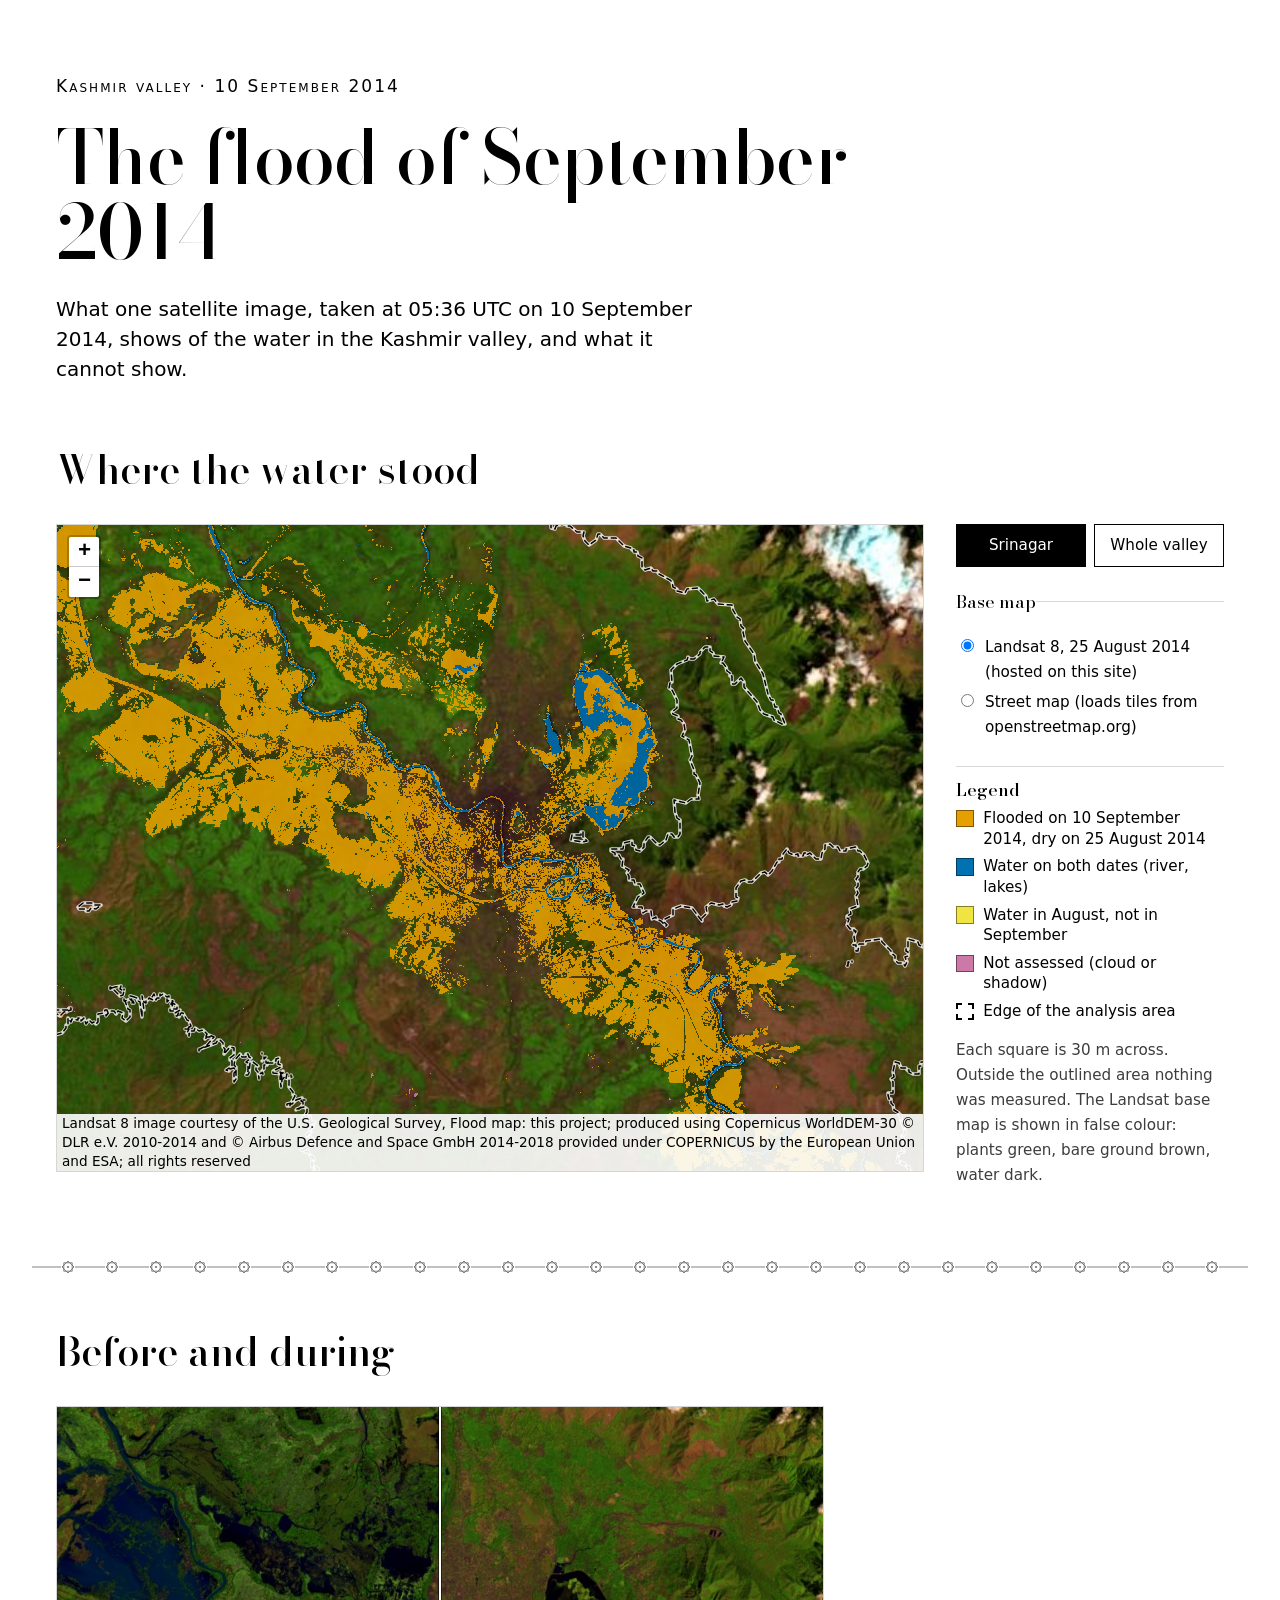
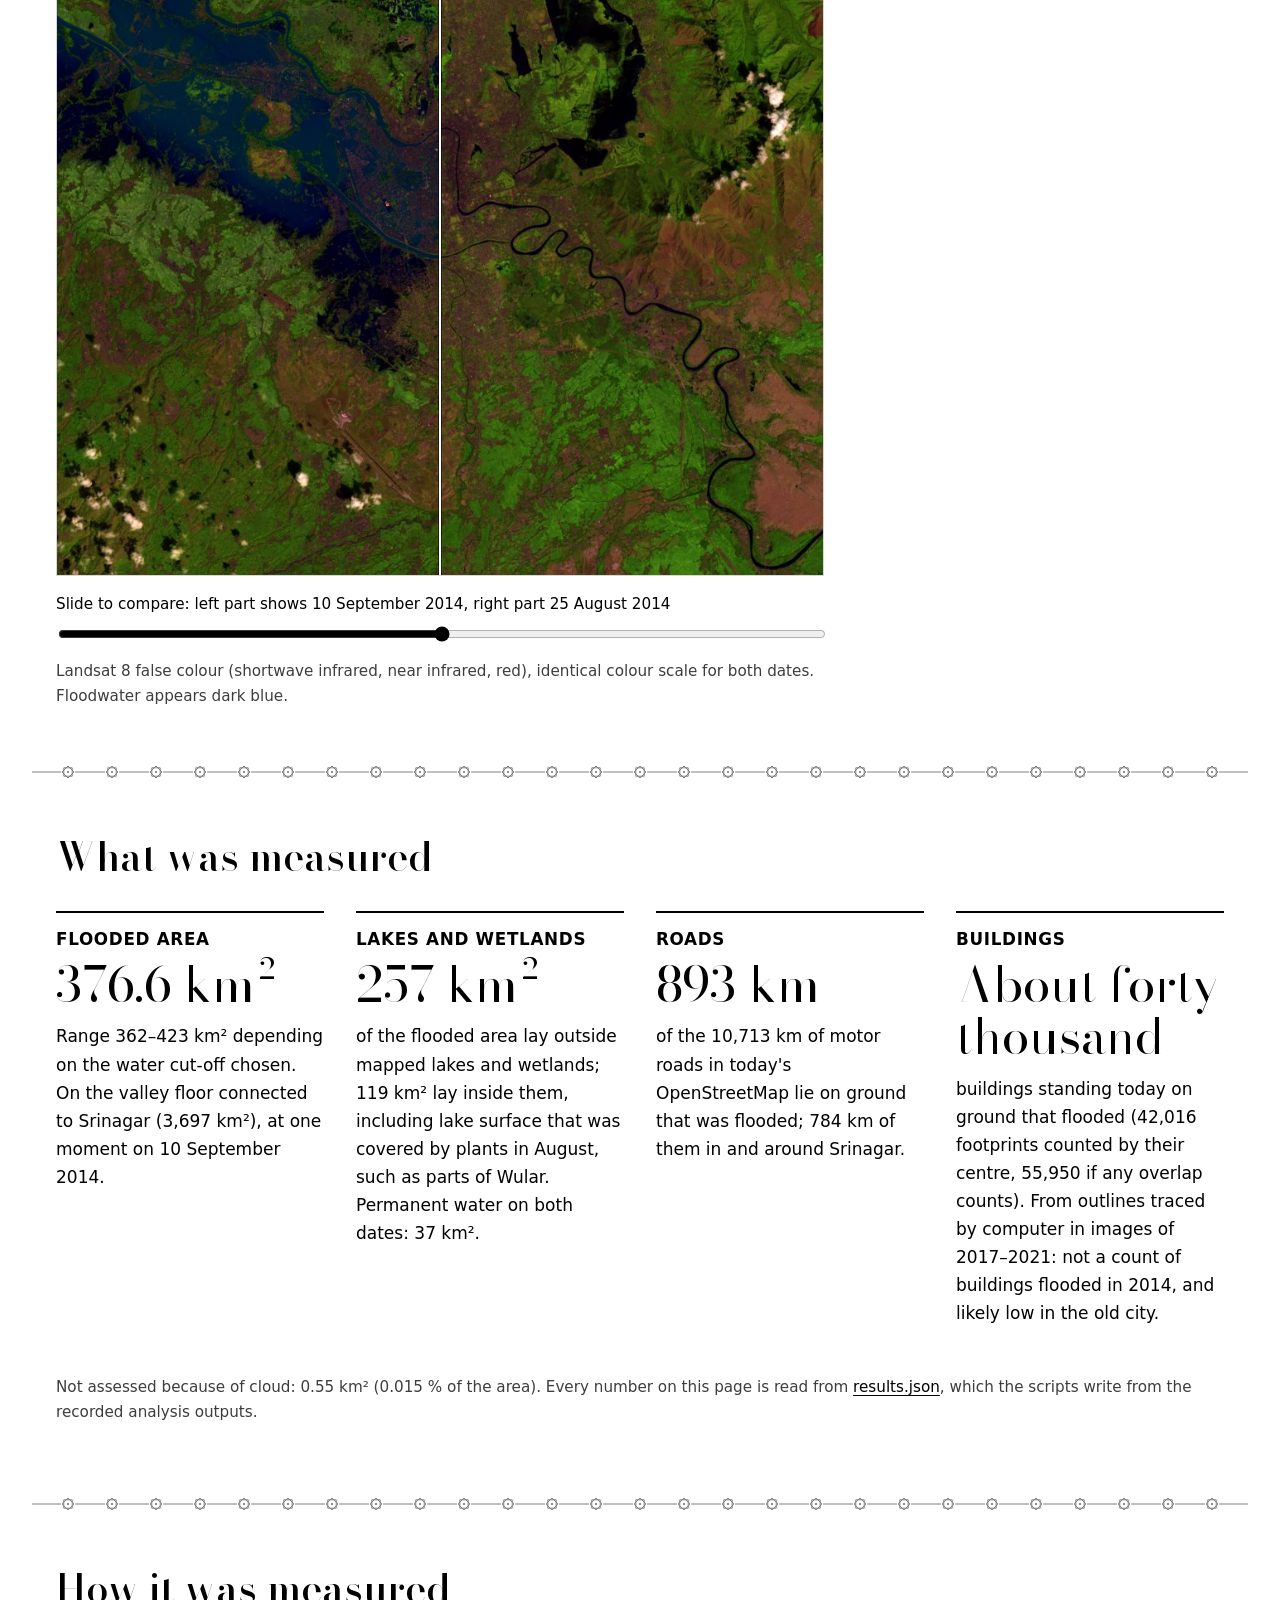
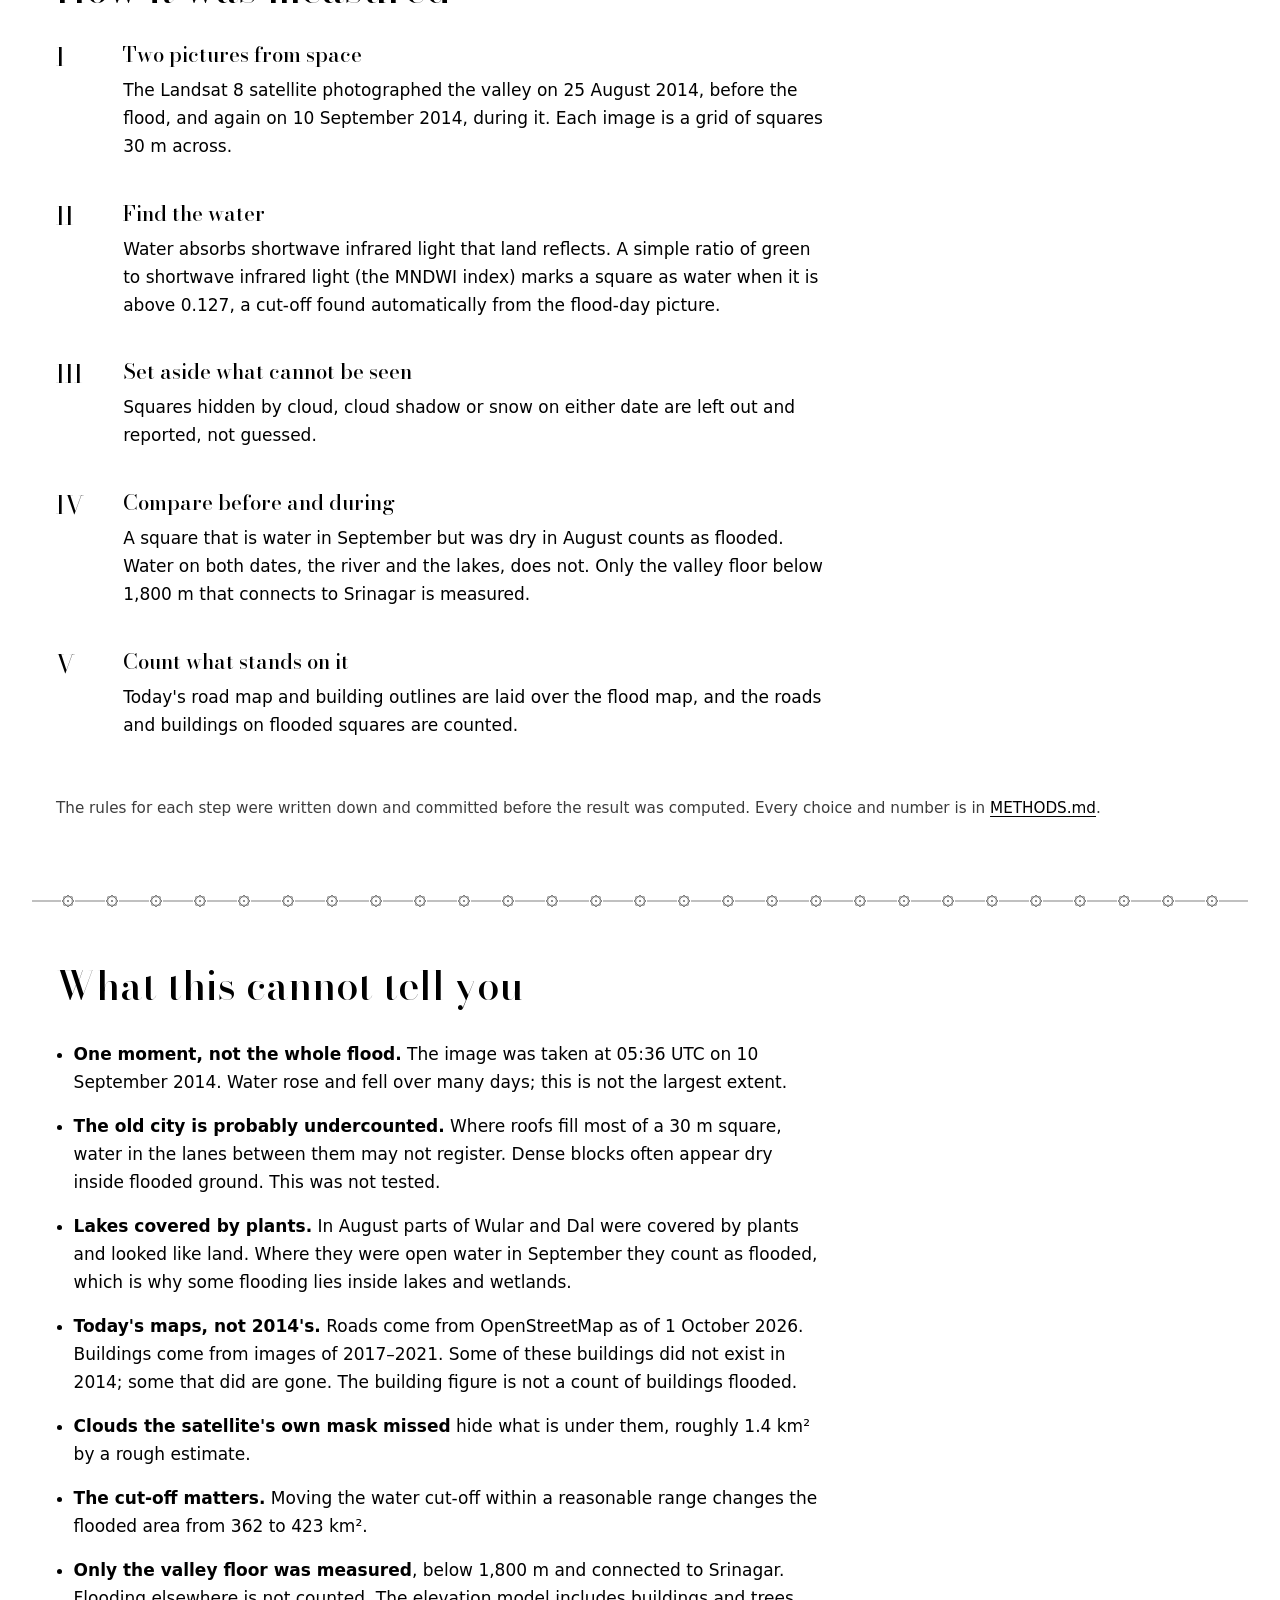
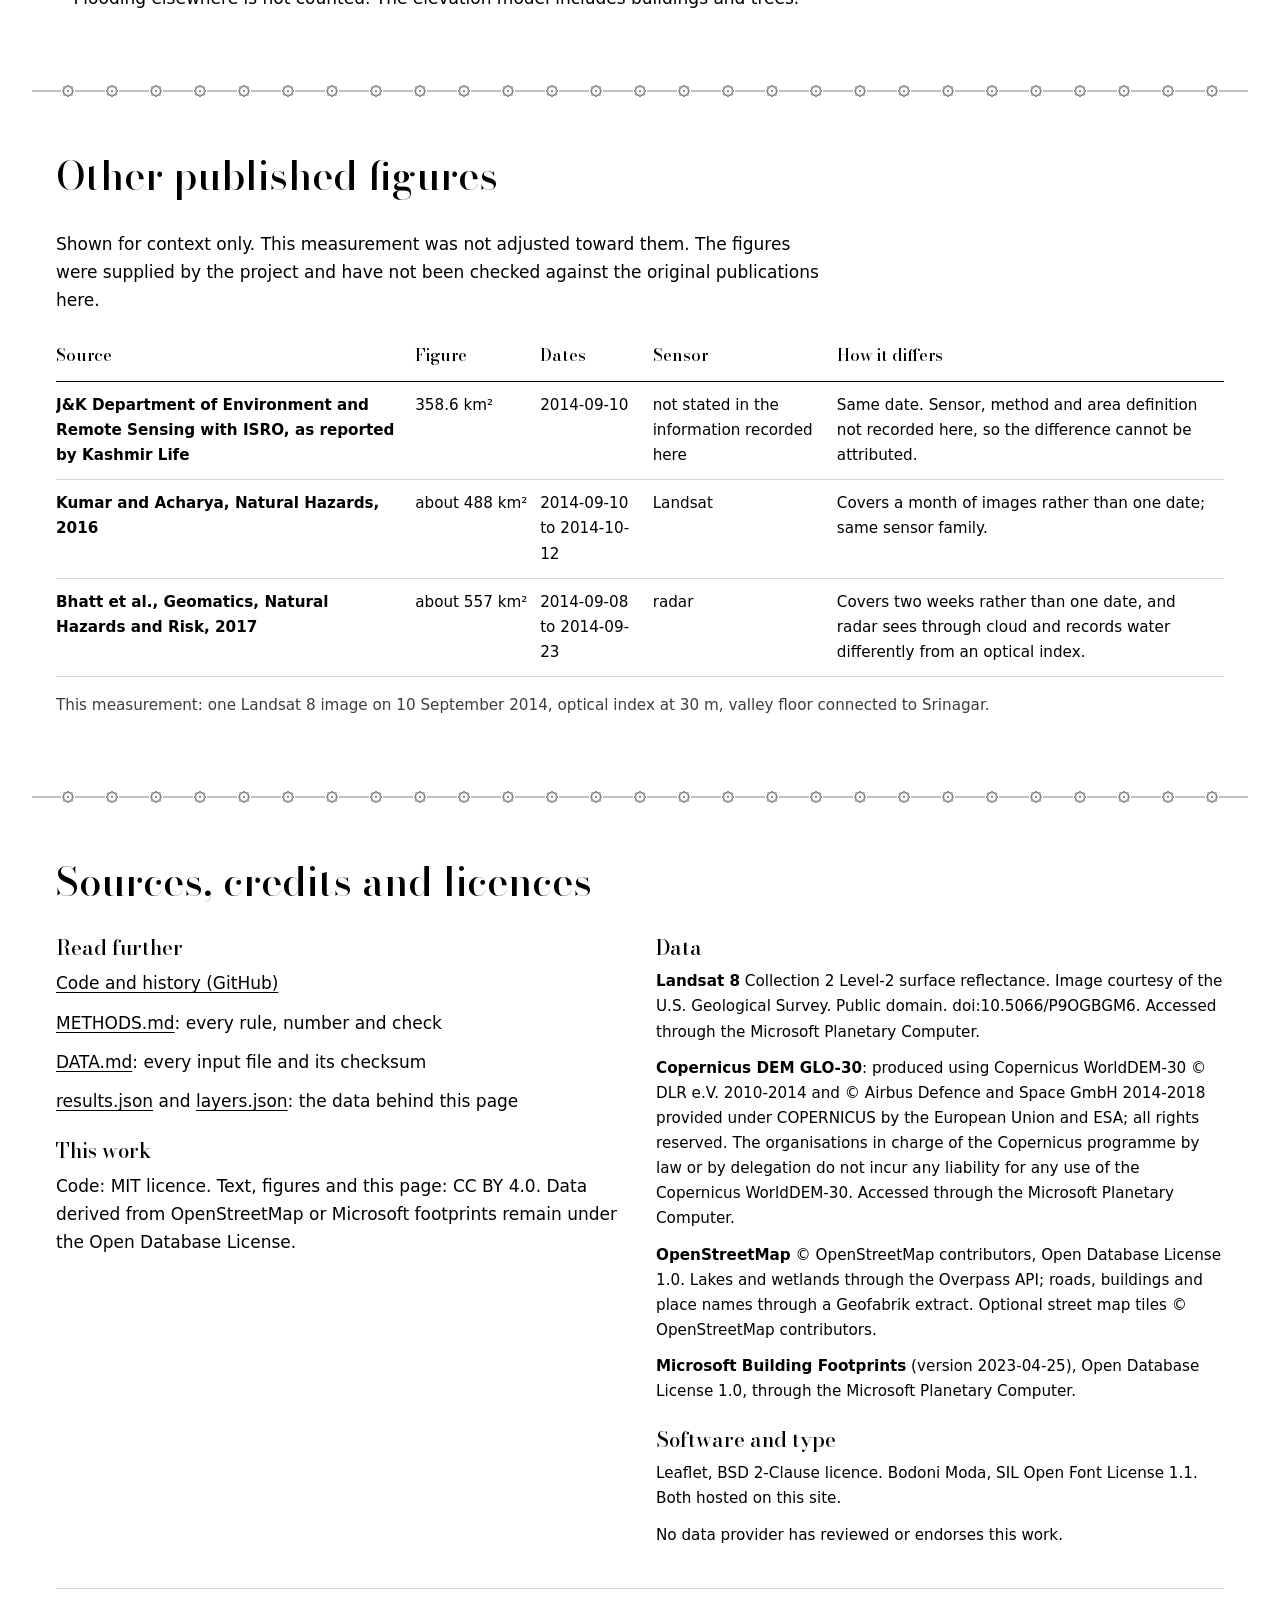
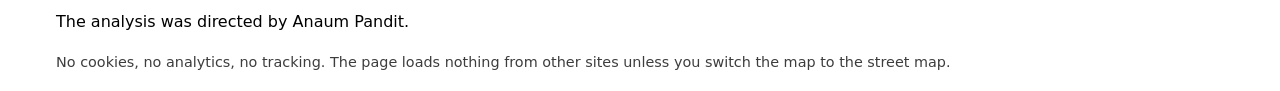
==== commit 32c14c76: "Website: black on white Shortens the credit line on the page, switches the page to black type on a w" ====
--- a/docs/index.html
+++ b/docs/index.html
@@ -221,7 +221,7 @@
       <li>No data provider has reviewed or endorses this work.</li>
     </ul>
   </div>
-  <p class="credit-line span-all">The analysis was directed by Anaum Pandit. The code was written with Claude Code.</p>
+  <p class="credit-line span-all">The analysis was directed by Anaum Pandit.</p>
 </section>
 
 </main>
--- a/docs/style.css
+++ b/docs/style.css
@@ -1,6 +1,5 @@
 /* The Kashmir Flood, September 2014 — exhibit-style page.
-   Colour: chinar rust, saffron, walnut, Dal blue-green on off-white.
-   Structure: Bodoni-style headings, 12-column grid, generous space.
+   Black type on white; Bodoni-style headings, 12-column grid, generous space.
    Map colours are set from data/layers.json (Okabe-Ito, colour-blind safe). */
 
 @font-face {
@@ -10,24 +9,16 @@
   font-style: normal;
   font-display: swap;
 }
-@font-face {
-  font-family: "Bodoni Moda";
-  src: url("fonts/BodoniModa-Italic-latin.woff2") format("woff2");
-  font-weight: 400;
-  font-style: italic;
-  font-display: swap;
-}
 
 :root {
-  --paper: #F6F1E7;
-  --paper-2: #EFE7D8;
-  --ink: #2A1C13;          /* walnut, darkest: body text */
-  --walnut: #5A3B27;
-  --muted: #5E4B3E;
-  --chinar: #8F3416;       /* rust: headings accents, links */
-  --saffron: #D99A1E;      /* decorative only, never text */
-  --dal: #22625E;          /* Dal Lake blue-green */
-  --rule: #D8CCB8;
+  --paper: #FFFFFF;
+  --paper-2: #F3F3F3;
+  --ink: #000000;
+  --walnut: #000000;
+  --muted: #3D3D3D;
+  --chinar: #000000;
+  --dal: #000000;
+  --rule: #D6D6D6;
   --serif: "Bodoni Moda", "Didot", "Bodoni 72", "Times New Roman", serif;
   --sans: system-ui, -apple-system, "Segoe UI", Roboto, "Helvetica Neue", Arial, sans-serif;
   --gap: 2rem;
@@ -47,7 +38,7 @@
 }
 img { max-width: 100%; height: auto; display: block; }
 a { color: var(--chinar); text-decoration-thickness: 1px; text-underline-offset: 0.18em; }
-a:hover { color: var(--dal); }
+a:hover { text-decoration-thickness: 2px; }
 :focus-visible { outline: 3px solid var(--dal); outline-offset: 3px; }
 
 .skip { position: absolute; left: -999px; top: 0; background: var(--ink); color: var(--paper); padding: .5rem 1rem; z-index: 2000; }
@@ -77,7 +68,7 @@
 /* Masthead */
 .masthead { padding: 4.5rem 1.5rem 3rem; }
 .kicker { grid-column: 1 / -1; font-variant: small-caps; letter-spacing: .12em; color: var(--chinar); margin-bottom: 1.25rem; }
-.dek { grid-column: 1 / span 7; font-family: var(--serif); font-style: italic; font-size: 1.35rem; line-height: 1.45; color: var(--walnut); margin-top: 1.5rem; }
+.dek { grid-column: 1 / span 7; font-size: 1.25rem; line-height: 1.5; color: var(--ink); margin-top: 1.5rem; }
 
 section { padding: 1rem 0 1.5rem; }
 
@@ -87,10 +78,10 @@
   height: 14px;
   max-width: 76rem;
   margin: 3.5rem auto;
-  background-image: url("data:image/svg+xml,%3Csvg xmlns='http://www.w3.org/2000/svg' width='44' height='14' viewBox='0 0 44 14'%3E%3Cg fill='none' stroke='%238F3416' stroke-width='0.9'%3E%3Cpath d='M0 7h15M29 7h15'/%3E%3Cpath d='M22 1l6 6-6 6-6-6z'/%3E%3Cpath d='M17.8 2.8h8.4v8.4h-8.4z'/%3E%3C/g%3E%3Ccircle cx='22' cy='7' r='1.1' fill='%23D99A1E'/%3E%3C/svg%3E");
+  background-image: url("data:image/svg+xml,%3Csvg xmlns='http://www.w3.org/2000/svg' width='44' height='14' viewBox='0 0 44 14'%3E%3Cg fill='none' stroke='%23000000' stroke-width='0.9'%3E%3Cpath d='M0 7h15M29 7h15'/%3E%3Cpath d='M22 1l6 6-6 6-6-6z'/%3E%3Cpath d='M17.8 2.8h8.4v8.4h-8.4z'/%3E%3C/g%3E%3Ccircle cx='22' cy='7' r='1.1' fill='%23000000'/%3E%3C/svg%3E");
   background-repeat: repeat-x;
   background-position: center;
-  opacity: .8;
+  opacity: .55;
 }
 
 /* Map */
@@ -120,14 +111,14 @@
 .legend-title { font-size: 1.1rem; border-top: 1px solid var(--rule); padding-top: .75rem; }
 .legend { list-style: none; padding: 0; margin: 0 0 1rem; }
 .legend li { display: flex; gap: .6rem; align-items: flex-start; margin-bottom: .45rem; line-height: 1.35; }
-.sw { flex: 0 0 1.1rem; height: 1.1rem; border: 1px solid rgba(42, 28, 19, .45); margin-top: .1rem; }
+.sw { flex: 0 0 1.1rem; height: 1.1rem; border: 1px solid rgba(0, 0, 0, .45); margin-top: .1rem; }
 .sw-flooded { background: var(--c-flooded); }
 .sw-persistent { background: var(--c-persistent); }
 .sw-lost { background: var(--c-lost); }
 .sw-na { background: var(--c-na); }
 .sw-outline { background: transparent; border: 2px dashed var(--ink); }
 .leaflet-container { font: .85rem var(--sans); background: var(--paper-2); }
-.leaflet-control-attribution { background: rgba(246, 241, 231, .9) !important; color: var(--ink); }
+.leaflet-control-attribution { background: rgba(255, 255, 255, .9) !important; color: var(--ink); }
 .leaflet-control-attribution a { color: var(--chinar); }
 
 /* Before / after */
@@ -135,7 +126,7 @@
 .ba-frame { position: relative; overflow: hidden; border: 1px solid var(--rule); background: var(--paper-2); --pos: 50%; }
 .ba-after { position: absolute; inset: 0; clip-path: inset(0 calc(100% - var(--pos)) 0 0); }
 .ba-after img { width: 100%; }
-.ba-line { position: absolute; top: 0; bottom: 0; left: var(--pos); width: 2px; margin-left: -1px; background: var(--paper); box-shadow: 0 0 0 1px rgba(42, 28, 19, .5); pointer-events: none; }
+.ba-line { position: absolute; top: 0; bottom: 0; left: var(--pos); width: 2px; margin-left: -1px; background: var(--paper); box-shadow: 0 0 0 1px rgba(0, 0, 0, .5); pointer-events: none; }
 .ba-label { display: block; margin: 1rem 0 .3rem; font-size: .95rem; }
 #ba-range { width: 100%; accent-color: var(--chinar); }
 .ba figcaption { color: var(--muted); font-size: .95rem; margin-top: .6rem; }
@@ -169,7 +160,7 @@
 .plain, .credits { list-style: none; padding: 0; margin: 0 0 1.5rem; }
 .plain li, .credits li { margin-bottom: .7rem; }
 .credits li { font-size: .95rem; }
-.credit-line { font-family: var(--serif); font-style: italic; font-size: 1.15rem; color: var(--walnut); border-top: 1px solid var(--rule); padding-top: 1.25rem; margin-top: 1rem; }
+.credit-line { font-size: 1rem; color: var(--ink); border-top: 1px solid var(--rule); padding-top: 1.25rem; margin-top: 1rem; }
 
 footer { padding: 2rem 1.5rem 4rem; color: var(--muted); font-size: .9rem; }
 
@@ -196,3 +187,6 @@
 
 /* Keep class edges crisp when zoomed in. */
 .flood-overlay { image-rendering: pixelated; image-rendering: crisp-edges; }
+
+/* Row headings in the published-figures table read like the other cells. */
+tbody th { font-family: var(--sans); font-size: .95rem; font-weight: 600; border-bottom-color: var(--rule); }
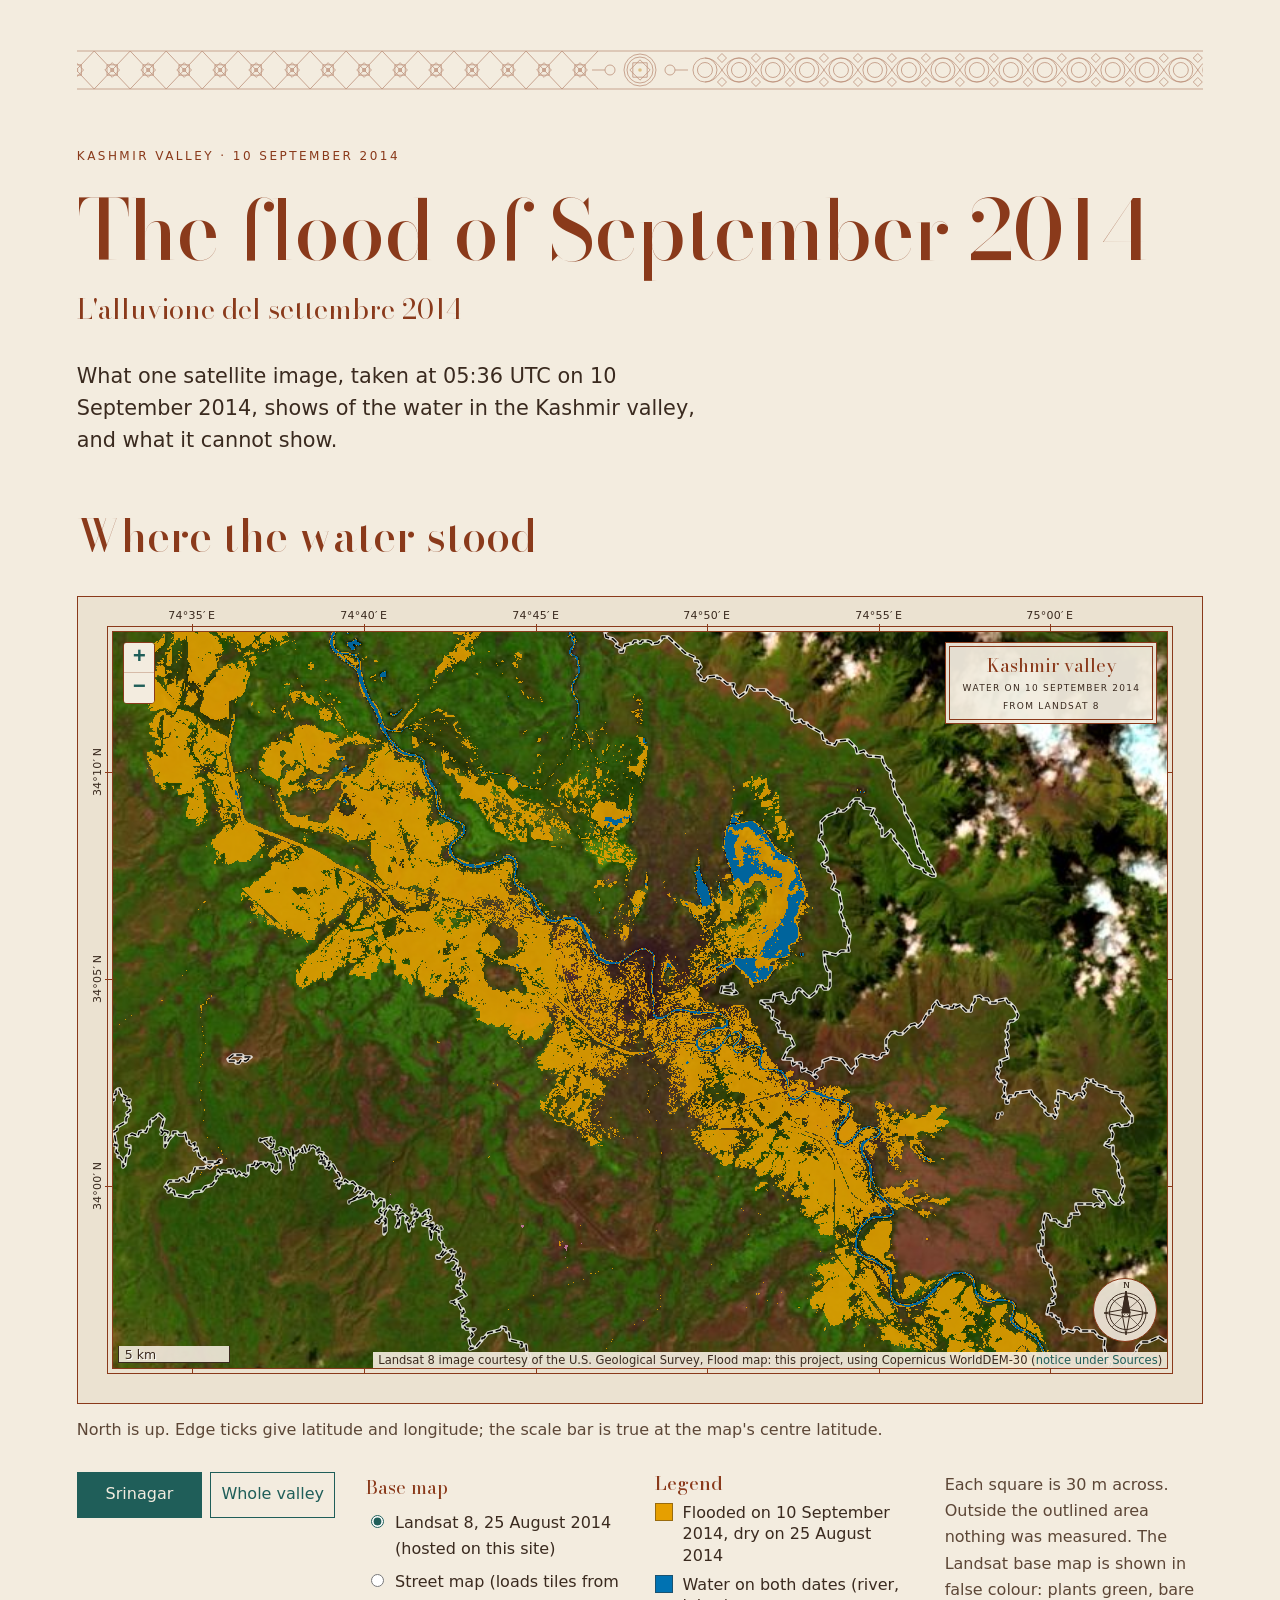
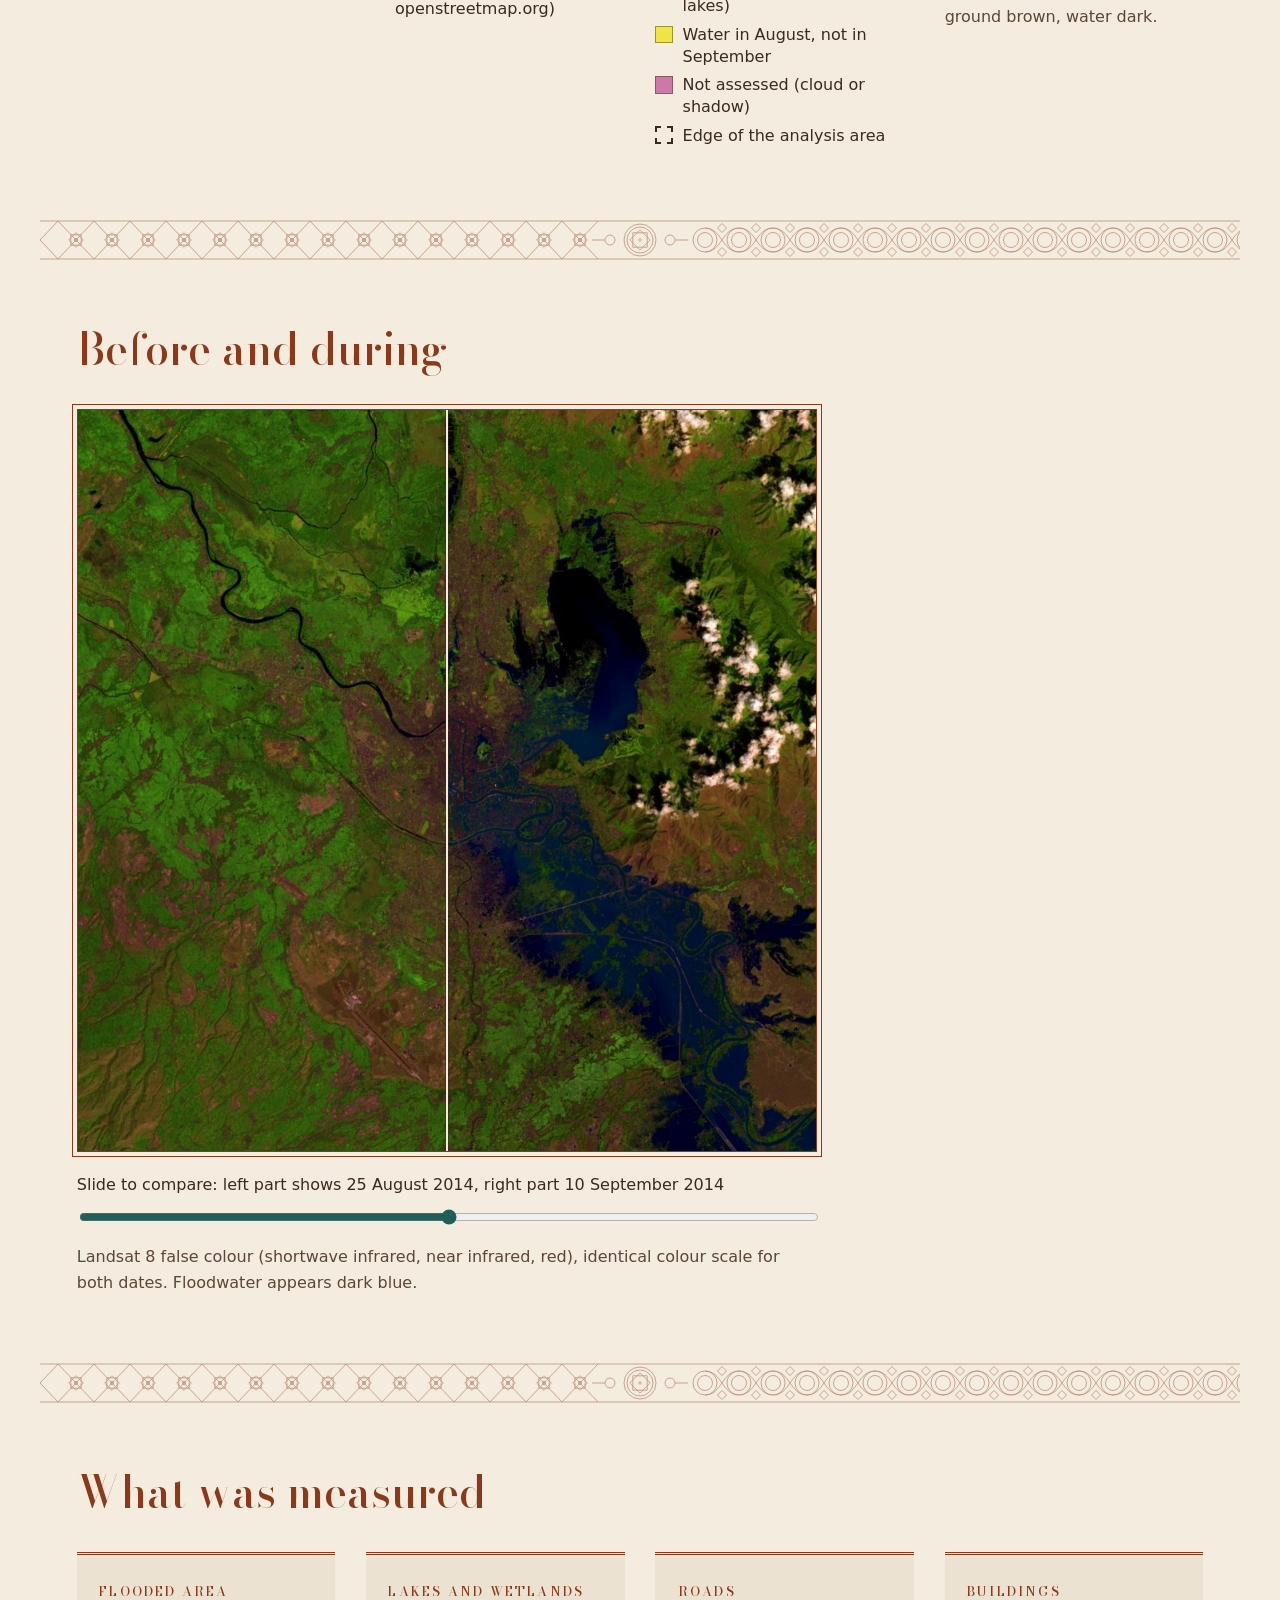
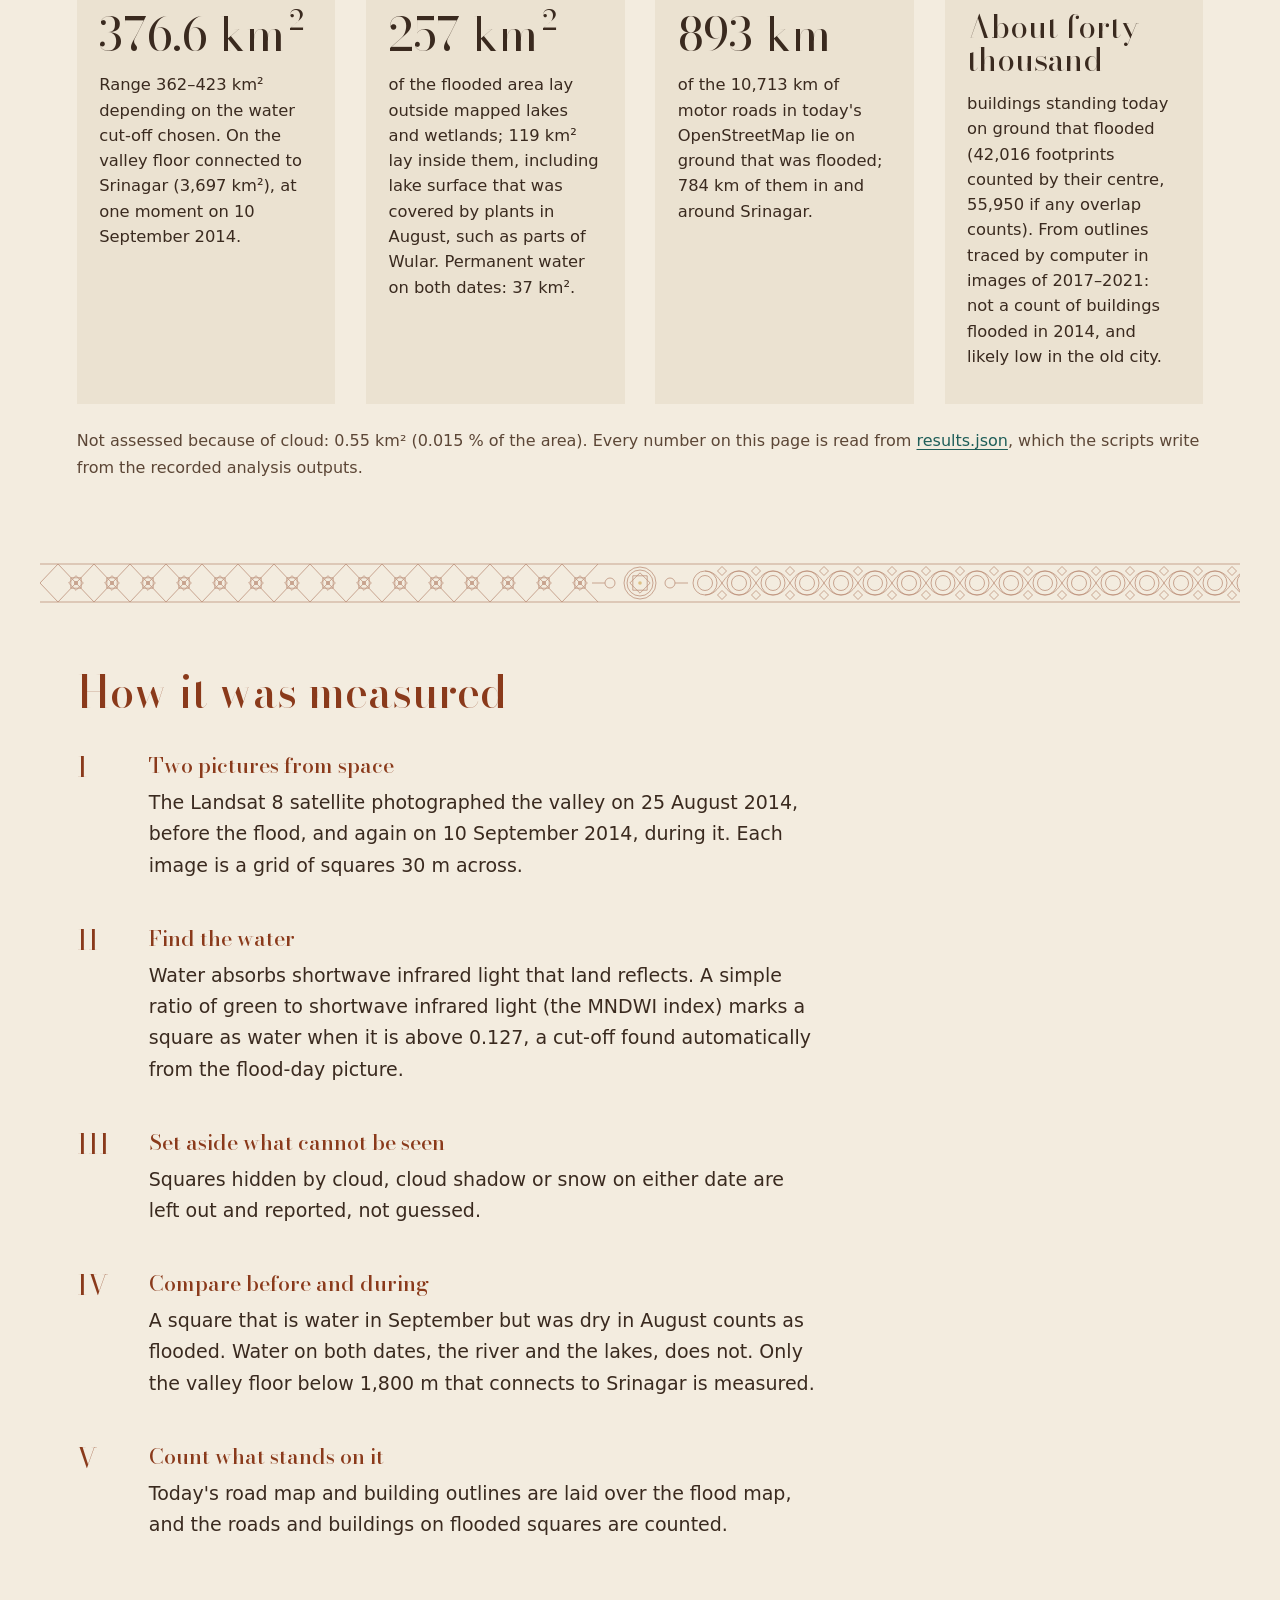
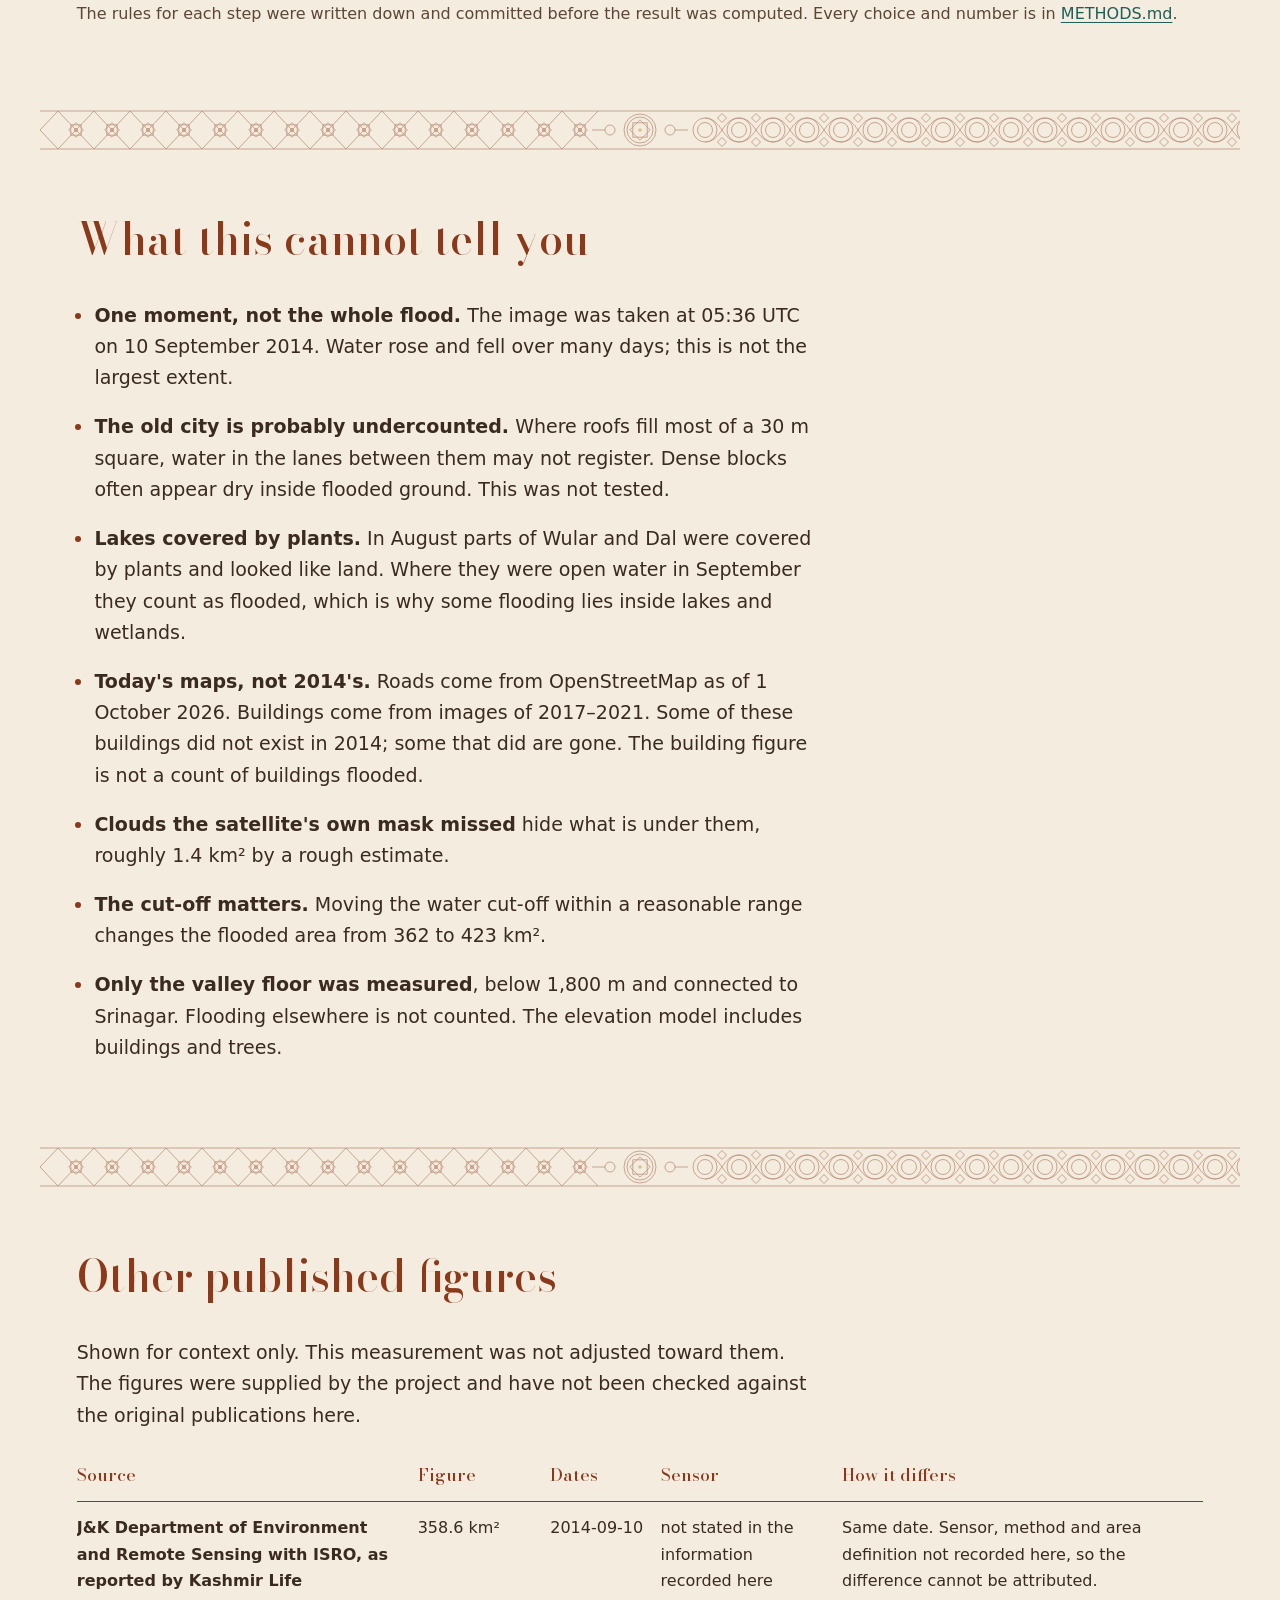
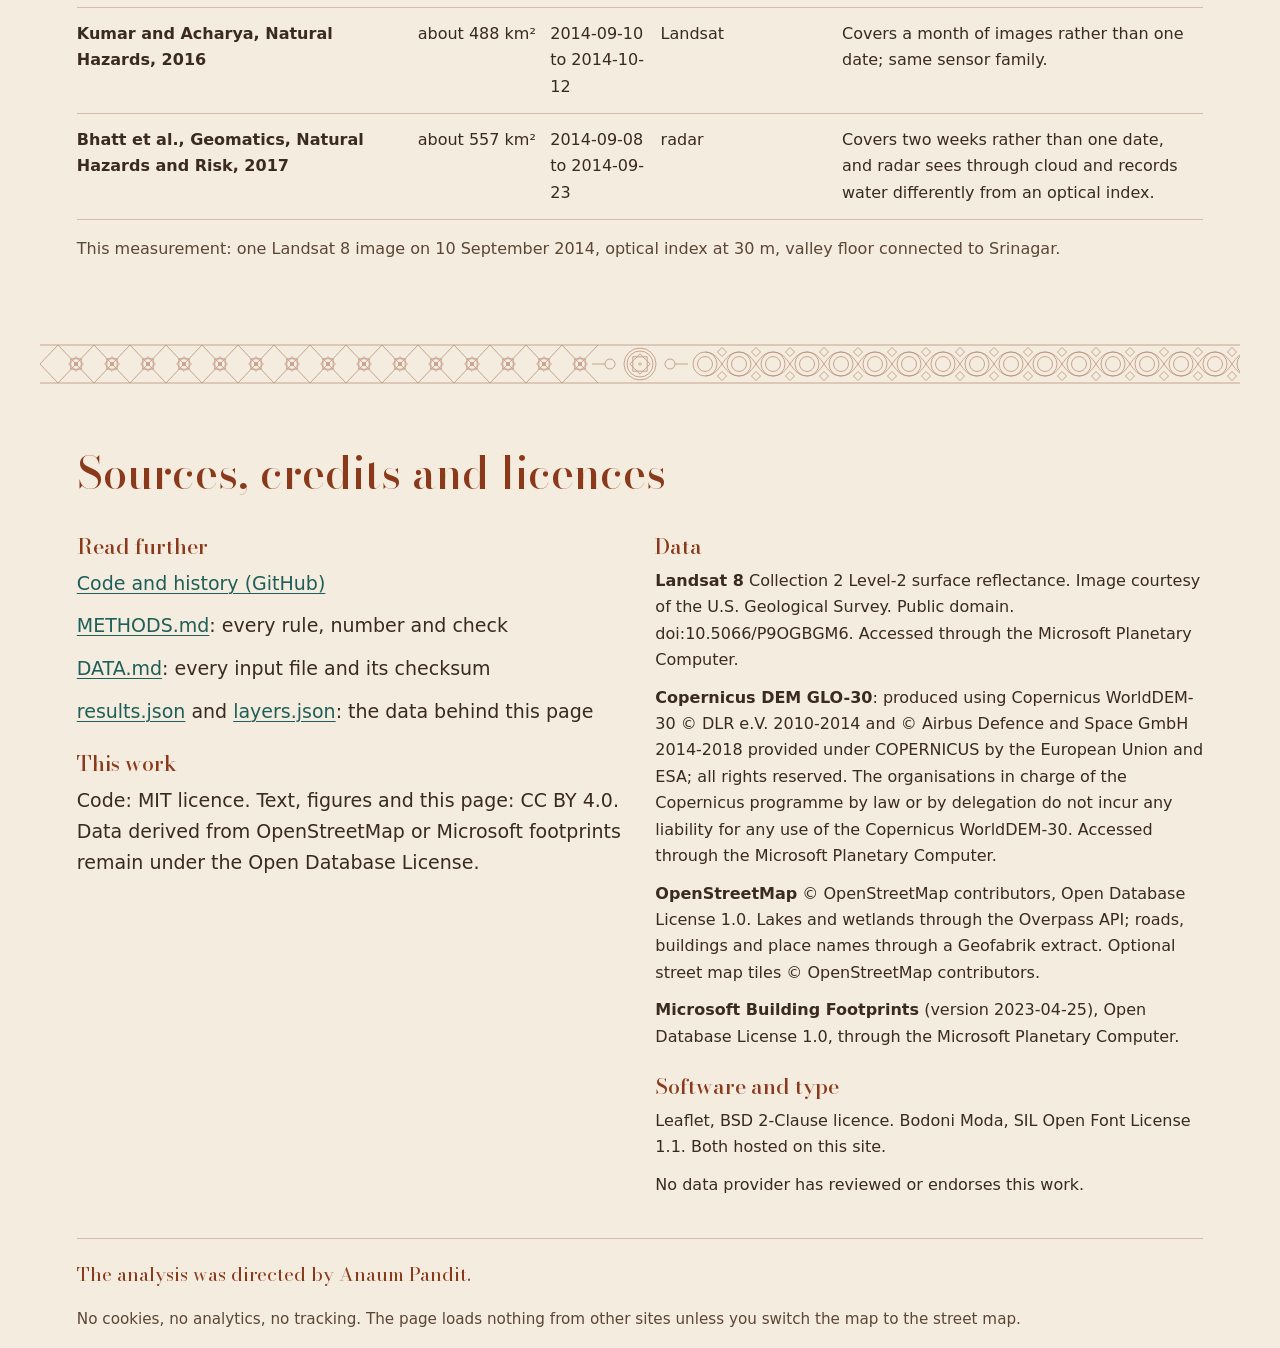
==== commit 2caaf7fe: "Website design pass: Kashmiri colour, Italian structure, map as atlas plate Palette tokens named pas" ====
--- a/docs/index.html
+++ b/docs/index.html
@@ -14,8 +14,10 @@
 <a class="skip" href="#main">Skip to content</a>
 
 <header class="masthead grid">
+  <div class="band band-head" aria-hidden="true"></div>
   <p class="kicker">Kashmir valley · <span data-k="dates.flood" data-fmt="date"></span></p>
   <h1>The flood of September 2014</h1>
+  <p class="title-it" lang="it">L'alluvione del settembre 2014</p>
   <p class="dek">What one satellite image, taken at <span data-k="dates.flood_time_utc"></span> UTC on
     <span data-k="dates.flood" data-fmt="date"></span>, shows of the water in the Kashmir valley, and
     what it cannot show.</p>
@@ -25,11 +27,16 @@
 
 <section id="map-section" class="grid" aria-labelledby="map-title">
   <h2 id="map-title" class="span-all">Where the water stood</h2>
-  <div class="map-wrap">
-    <div id="map" role="region" aria-label="Interactive map of the flood in the Kashmir valley. Use arrow keys to pan and plus or minus to zoom." tabindex="0"></div>
+  <figure class="plate">
+    <div class="plate-frame">
+      <div id="map" role="region" aria-label="Interactive map of the flood in the Kashmir valley. Use arrow keys to pan and plus or minus to zoom." tabindex="0"></div>
+      <div class="ticks" id="ticks" aria-hidden="true"></div>
+    </div>
+    <figcaption class="plate-caption">North is up. Edge ticks give latitude and longitude; the scale bar is true at the
+      map's centre latitude.</figcaption>
     <noscript><p class="note">The interactive map needs JavaScript. The same information is in the numbers below and in METHODS.md.</p></noscript>
-  </div>
-  <aside class="map-side" aria-label="Map controls and legend">
+  </figure>
+  <div class="map-controls" aria-label="Map controls and legend">
     <div class="views" role="group" aria-label="Map view">
       <button type="button" data-view="srinagar" aria-pressed="true">Srinagar</button>
       <button type="button" data-view="valley" aria-pressed="false">Whole valley</button>
@@ -39,44 +46,47 @@
       <label><input type="radio" name="base" value="landsat" checked> <span>Landsat 8, <span data-k="dates.before" data-fmt="date"></span> (hosted on this site)</span></label>
       <label><input type="radio" name="base" value="osm"> <span>Street map (loads tiles from openstreetmap.org)</span></label>
     </fieldset>
-    <h3 class="legend-title">Legend</h3>
-    <ul class="legend">
-      <li><span class="sw sw-flooded" aria-hidden="true"></span> <span>Flooded on <span data-k="dates.flood" data-fmt="date"></span>, dry on <span data-k="dates.before" data-fmt="date"></span></span></li>
-      <li><span class="sw sw-persistent" aria-hidden="true"></span> <span>Water on both dates (river, lakes)</span></li>
-      <li><span class="sw sw-lost" aria-hidden="true"></span> <span>Water in August, not in September</span></li>
-      <li><span class="sw sw-na" aria-hidden="true"></span> <span>Not assessed (cloud or shadow)</span></li>
-      <li><span class="sw sw-outline" aria-hidden="true"></span> <span>Edge of the analysis area</span></li>
-    </ul>
+    <div class="legend-block">
+      <h3 class="legend-title">Legend</h3>
+      <ul class="legend">
+        <li><span class="sw sw-flooded" aria-hidden="true"></span> <span>Flooded on <span data-k="dates.flood" data-fmt="date"></span>, dry on <span data-k="dates.before" data-fmt="date"></span></span></li>
+        <li><span class="sw sw-persistent" aria-hidden="true"></span> <span>Water on both dates (river, lakes)</span></li>
+        <li><span class="sw sw-lost" aria-hidden="true"></span> <span>Water in August, not in September</span></li>
+        <li><span class="sw sw-na" aria-hidden="true"></span> <span>Not assessed (cloud or shadow)</span></li>
+        <li><span class="sw sw-outline" aria-hidden="true"></span> <span>Edge of the analysis area</span></li>
+      </ul>
+    </div>
     <p class="note">Each square is <span data-k="method.pixel_m"></span> m across. Outside the outlined area nothing was measured. The Landsat
       base map is shown in false colour: plants green, bare ground brown, water dark.</p>
-  </aside>
-</section>
-
-<hr class="khatam" aria-hidden="true">
+  </div>
+</section>
+
+<div class="band" aria-hidden="true"></div>
 
 <section id="before-after" class="grid" aria-labelledby="ba-title">
   <h2 id="ba-title" class="span-all">Before and during</h2>
   <figure class="ba span-wide">
     <div class="ba-frame">
-      <img src="img/srinagar_2014-08-25.jpg" width="1000" height="925" loading="lazy" decoding="async"
-           alt="Srinagar on 25 August 2014 in false colour: the Jhelum winds through green fields and the city; Dal Lake lies dark to the north-east.">
-      <div class="ba-after" id="ba-after">
-        <img src="img/srinagar_2014-09-10.jpg" width="1000" height="925" loading="lazy" decoding="async"
-             alt="Srinagar on 10 September 2014 in false colour: dark blue floodwater covers wide areas on both sides of the Jhelum and parts of the city.">
+      <img src="img/srinagar_2014-09-10.jpg" width="1000" height="925" loading="lazy" decoding="async"
+           alt="Srinagar on 10 September 2014 in false colour: dark blue floodwater covers wide areas on both sides of the Jhelum and parts of the city.">
+      <div class="ba-before" id="ba-before">
+        <img src="img/srinagar_2014-08-25.jpg" width="1000" height="925" loading="lazy" decoding="async"
+             alt="Srinagar on 25 August 2014 in false colour: the Jhelum winds through green fields and the city; Dal Lake lies dark to the north-east.">
       </div>
       <div class="ba-line" id="ba-line" aria-hidden="true"></div>
     </div>
-    <label class="ba-label" for="ba-range">Slide to compare: left part shows <span data-k="dates.flood" data-fmt="date"></span>, right part <span data-k="dates.before" data-fmt="date"></span></label>
+    <label class="ba-label" for="ba-range">Slide to compare: left part shows <span data-k="dates.before" data-fmt="date"></span>, right part <span data-k="dates.flood" data-fmt="date"></span></label>
     <input id="ba-range" type="range" min="0" max="100" value="50" step="1">
     <figcaption>Landsat 8 false colour (shortwave infrared, near infrared, red), identical colour
       scale for both dates. Floodwater appears dark blue.</figcaption>
   </figure>
 </section>
 
-<hr class="khatam" aria-hidden="true">
+<div class="band" aria-hidden="true"></div>
 
 <section id="numbers" class="grid" aria-labelledby="num-title">
   <h2 id="num-title" class="span-all">What was measured</h2>
+  <div class="cards">
   <article class="fig">
     <h3>Flooded area</h3>
     <p class="big"><span data-k="flood.flooded_km2" data-fmt="dec1"></span> km²</p>
@@ -102,19 +112,20 @@
   </article>
   <article class="fig">
     <h3>Buildings</h3>
-    <p class="big">About <span data-k="buildings.about_words"></span></p>
+    <p class="big big-words">About <span data-k="buildings.about_words"></span></p>
     <p>buildings standing today on ground that flooded
       (<span data-k="buildings.footprints_flooded" data-fmt="int"></span> footprints counted by their centre,
       <span data-k="buildings.footprints_flooded_overlap" data-fmt="int"></span> if any overlap counts). From
       outlines traced by computer in images of <span data-k="buildings.imagery_start"></span>–<span data-k="buildings.imagery_end"></span>:
       not a count of buildings flooded in 2014, and likely low in the old city.</p>
   </article>
+  </div>
   <p class="note span-all">Not assessed because of cloud: <span data-k="flood.not_assessed_km2" data-fmt="dec2"></span> km²
     (<span data-k="flood.not_assessed_pct" data-fmt="dec3"></span> % of the area). Every number on this page is read from
     <a href="data/results.json">results.json</a>, which the scripts write from the recorded analysis outputs.</p>
 </section>
 
-<hr class="khatam" aria-hidden="true">
+<div class="band" aria-hidden="true"></div>
 
 <section id="method" class="grid" aria-labelledby="method-title">
   <h2 id="method-title" class="span-all">How it was measured</h2>
@@ -141,7 +152,7 @@
     computed. Every choice and number is in <a data-href="links.methods" href="#">METHODS.md</a>.</p>
 </section>
 
-<hr class="khatam" aria-hidden="true">
+<div class="band" aria-hidden="true"></div>
 
 <section id="limits" class="grid" aria-labelledby="limits-title">
   <h2 id="limits-title" class="span-all">What this cannot tell you</h2>
@@ -166,7 +177,7 @@
   </ul>
 </section>
 
-<hr class="khatam" aria-hidden="true">
+<div class="band" aria-hidden="true"></div>
 
 <section id="context" class="grid" aria-labelledby="ctx-title">
   <h2 id="ctx-title" class="span-all">Other published figures</h2>
@@ -184,7 +195,7 @@
     optical index at <span data-k="method.pixel_m"></span> m, valley floor connected to Srinagar.</p>
 </section>
 
-<hr class="khatam" aria-hidden="true">
+<div class="band" aria-hidden="true"></div>
 
 <section id="sources" class="grid" aria-labelledby="src-title">
   <h2 id="src-title" class="span-all">Sources, credits and licences</h2>
--- a/docs/style.css
+++ b/docs/style.css
@@ -1,6 +1,8 @@
-/* The Kashmir Flood, September 2014 — exhibit-style page.
-   Black type on white; Bodoni-style headings, 12-column grid, generous space.
-   Map colours are set from data/layers.json (Okabe-Ito, colour-blind safe). */
+/* The Kashmir Flood, September 2014 — exhibit page.
+   Kashmiri colour, Italian structure. Each colour token carries both names.
+   Map flood colours are set from data/layers.json (Okabe-Ito) and are not
+   part of this palette. Contrast on the background (WCAG): walnut/umber 11.7,
+   chinar/sienna 6.6, dal/verdigris 6.4; saffron/naples is decoration only. */
 
 @font-face {
   font-family: "Bodoni Moda";
@@ -11,17 +13,20 @@
 }
 
 :root {
-  --paper: #FFFFFF;
-  --paper-2: #F3F3F3;
-  --ink: #000000;
-  --walnut: #000000;
-  --muted: #3D3D3D;
-  --chinar: #000000;
-  --dal: #000000;
-  --rule: #D6D6D6;
+  --pashmina-travertine: #F3ECDF;       /* background */
+  --pashmina-travertine-deep: #EBE2D1;  /* cards, plate */
+  --chinar-sienna: #8A3A1B;             /* headings, dividers, rules */
+  --walnut-umber: #3A2A1F;              /* body text */
+  --walnut-umber-soft: #5C4636;         /* secondary text */
+  --dal-verdigris: #1F5E59;             /* links, controls */
+  --saffron-naples: #C9952E;            /* accent, decoration only */
+  --hairline: rgba(138, 58, 27, .28);
+
   --serif: "Bodoni Moda", "Didot", "Bodoni 72", "Times New Roman", serif;
   --sans: system-ui, -apple-system, "Segoe UI", Roboto, "Helvetica Neue", Arial, sans-serif;
-  --gap: 2rem;
+  --gap: clamp(1rem, 2.4vw, 2.5rem);
+  --margin: clamp(1.25rem, 6vw, 6rem);
+
   --c-flooded: #E69F00;
   --c-persistent: #0072B2;
   --c-lost: #F0E442;
@@ -32,161 +37,228 @@
 html { -webkit-text-size-adjust: 100%; }
 body {
   margin: 0;
-  background: var(--paper);
-  color: var(--ink);
-  font: 1.0625rem/1.65 var(--sans);
+  background: var(--pashmina-travertine);
+  color: var(--walnut-umber);
+  font: 1.1875rem/1.65 var(--sans);
 }
 img { max-width: 100%; height: auto; display: block; }
-a { color: var(--chinar); text-decoration-thickness: 1px; text-underline-offset: 0.18em; }
+a { color: var(--dal-verdigris); text-decoration-thickness: 1px; text-underline-offset: 0.18em; }
 a:hover { text-decoration-thickness: 2px; }
-:focus-visible { outline: 3px solid var(--dal); outline-offset: 3px; }
-
-.skip { position: absolute; left: -999px; top: 0; background: var(--ink); color: var(--paper); padding: .5rem 1rem; z-index: 2000; }
+:focus-visible { outline: 3px solid var(--dal-verdigris); outline-offset: 3px; }
+
+.skip { position: absolute; left: -999px; top: 0; background: var(--walnut-umber); color: var(--pashmina-travertine); padding: .5rem 1rem; z-index: 2000; }
 .skip:focus { left: 1rem; top: 1rem; }
 .sr-only { position: absolute; width: 1px; height: 1px; overflow: hidden; clip: rect(0 0 0 0); white-space: nowrap; }
 
-/* Grid */
+/* Grid: 12 columns, wide, generous margins. */
 .grid {
   display: grid;
   grid-template-columns: repeat(12, minmax(0, 1fr));
   column-gap: var(--gap);
-  max-width: 76rem;
+  max-width: 90rem;
   margin: 0 auto;
-  padding: 0 1.5rem;
+  padding: 0 var(--margin);
 }
 .span-all { grid-column: 1 / -1; }
 .span-wide { grid-column: 1 / span 8; }
 
 /* Type */
-h1, h2, h3 { font-family: var(--serif); font-weight: 500; color: var(--ink); margin: 0; }
-h1 { font-size: clamp(2.6rem, 6vw, 4.6rem); line-height: 1.02; letter-spacing: -0.01em; grid-column: 1 / span 10; }
-h2 { font-size: clamp(1.8rem, 3.2vw, 2.5rem); line-height: 1.1; margin: 0 0 2rem; }
-h3 { font-size: 1.3rem; line-height: 1.2; margin: 0 0 .5rem; }
+h1, h2, h3 { font-family: var(--serif); font-weight: 500; color: var(--chinar-sienna); margin: 0; }
+h1 { font-size: clamp(2.8rem, 6.4vw, 5.2rem); line-height: 1.02; letter-spacing: -0.01em; grid-column: 1 / -1; }
+h2 { font-size: clamp(1.9rem, 3.4vw, 2.75rem); line-height: 1.1; margin: 0 0 2.25rem; }
+h3 { font-size: 1.35rem; line-height: 1.2; margin: 0 0 .5rem; }
 p { margin: 0 0 1rem; }
-.note { color: var(--muted); font-size: .95rem; }
+.note { color: var(--walnut-umber-soft); font-size: 1rem; }
+
+/* Decorative band: khatamband lattice turning into marble inlay. */
+.band {
+  height: 44px;
+  max-width: 90rem;
+  margin: 4rem auto;
+  background: url("img/band.svg") center / auto 44px no-repeat;
+  opacity: .5;
+}
+.band-head { margin: 0 auto 3rem; }
 
 /* Masthead */
-.masthead { padding: 4.5rem 1.5rem 3rem; }
-.kicker { grid-column: 1 / -1; font-variant: small-caps; letter-spacing: .12em; color: var(--chinar); margin-bottom: 1.25rem; }
-.dek { grid-column: 1 / span 7; font-size: 1.25rem; line-height: 1.5; color: var(--ink); margin-top: 1.5rem; }
-
-section { padding: 1rem 0 1.5rem; }
-
-/* Khatamband-style divider: a hairline with small interlocking knots. */
-hr.khatam {
-  border: 0;
-  height: 14px;
-  max-width: 76rem;
-  margin: 3.5rem auto;
-  background-image: url("data:image/svg+xml,%3Csvg xmlns='http://www.w3.org/2000/svg' width='44' height='14' viewBox='0 0 44 14'%3E%3Cg fill='none' stroke='%23000000' stroke-width='0.9'%3E%3Cpath d='M0 7h15M29 7h15'/%3E%3Cpath d='M22 1l6 6-6 6-6-6z'/%3E%3Cpath d='M17.8 2.8h8.4v8.4h-8.4z'/%3E%3C/g%3E%3Ccircle cx='22' cy='7' r='1.1' fill='%23000000'/%3E%3C/svg%3E");
-  background-repeat: repeat-x;
-  background-position: center;
-  opacity: .55;
-}
-
-/* Map */
-.map-wrap { grid-column: 1 / span 9; }
+.masthead { padding-top: 3rem; padding-bottom: 2.5rem; }
+.masthead .band { grid-column: 1 / -1; width: 100%; }
+.kicker { grid-column: 1 / -1; font-variant-caps: all-small-caps; letter-spacing: .14em; font-size: 1.1rem; color: var(--chinar-sienna); margin-bottom: 1.25rem; }
+.title-it { grid-column: 1 / -1; font-family: var(--serif); font-size: clamp(1.25rem, 2.2vw, 1.7rem); color: var(--chinar-sienna); margin: .9rem 0 0; }
+.dek { grid-column: 1 / span 7; font-size: 1.3rem; line-height: 1.55; color: var(--walnut-umber); margin-top: 1.75rem; }
+
+section { padding: .5rem 0 1rem; }
+
+/* The map as an atlas plate */
+.plate { grid-column: 1 / -1; margin: 0; }
+.plate-frame {
+  position: relative;
+  padding: 34px;
+  background: var(--pashmina-travertine-deep);
+  border: 1px solid var(--chinar-sienna);
+}
+.plate-frame::before {           /* inner rule of the double rule, 5 px outside the map */
+  content: "";
+  position: absolute;
+  inset: 29px;
+  border: 1px solid var(--chinar-sienna);
+  pointer-events: none;
+}
 #map {
-  height: min(72vh, 660px);
-  min-height: 420px;
-  background: var(--paper-2);
-  border: 1px solid var(--rule);
-}
-#map:focus-visible { outline: 3px solid var(--dal); outline-offset: 3px; }
-.map-side { grid-column: 10 / span 3; font-size: .95rem; }
-.views { display: flex; gap: .5rem; margin-bottom: 1.25rem; }
-.views button, .base label { font: inherit; }
+  height: clamp(560px, 82vh, 940px);
+  border: 1px solid var(--chinar-sienna);
+  background: var(--pashmina-travertine-deep);
+}
+.ticks { position: absolute; inset: 0; pointer-events: none; font: 11px/1 var(--sans); color: var(--walnut-umber); }
+.tick { position: absolute; background: var(--chinar-sienna); }
+.tick-label { position: absolute; white-space: nowrap; font-variant-numeric: tabular-nums; letter-spacing: .02em; }
+.plate-caption { color: var(--walnut-umber-soft); font-size: 1rem; margin-top: .8rem; }
+
+.leaflet-container { font: .9rem var(--sans); background: var(--pashmina-travertine-deep); }
+.leaflet-bar a, .leaflet-bar a:hover { color: var(--dal-verdigris); background: var(--pashmina-travertine); border-bottom-color: var(--hairline); }
+.leaflet-bar { border: 1px solid var(--chinar-sienna) !important; box-shadow: none !important; }
+.leaflet-control-attribution { background: rgba(243, 236, 223, .92) !important; color: var(--walnut-umber); font-size: .72rem; }
+.leaflet-control-attribution a { color: var(--dal-verdigris); }
+.leaflet-control-scale-line {
+  border: 1px solid var(--walnut-umber);
+  border-top: 0;
+  background: rgba(243, 236, 223, .9);
+  color: var(--walnut-umber);
+  font: .78rem var(--sans);
+  padding: 1px 6px 0;
+}
+.cartouche {
+  background: rgba(243, 236, 223, .94);
+  border: 1px solid var(--chinar-sienna);
+  outline: 1px solid var(--chinar-sienna);
+  outline-offset: -5px;
+  padding: .7rem 1rem .65rem;
+  text-align: center;
+  color: var(--walnut-umber);
+  max-width: 15rem;
+}
+.cartouche .ct-title { font-family: var(--serif); font-size: 1.15rem; line-height: 1.15; color: var(--chinar-sienna); }
+.cartouche .ct-sub { font-size: .78rem; font-variant-caps: all-small-caps; letter-spacing: .1em; margin-top: .2rem; }
+.compass { width: 64px; height: 64px; color: var(--walnut-umber); background: rgba(243, 236, 223, .9); border-radius: 50%; border: 1px solid var(--chinar-sienna); }
+.compass svg { display: block; width: 64px; height: 64px; }
+
+.map-controls { grid-column: 1 / -1; display: grid; grid-template-columns: repeat(12, minmax(0, 1fr)); column-gap: var(--gap); margin-top: 1.75rem; font-size: 1rem; }
+.views { grid-column: span 3; display: flex; gap: .5rem; align-items: flex-start; }
 .views button {
   flex: 1;
+  font: inherit;
   background: transparent;
-  color: var(--ink);
-  border: 1px solid var(--walnut);
-  padding: .5rem .6rem;
+  color: var(--dal-verdigris);
+  border: 1px solid var(--dal-verdigris);
+  padding: .55rem .6rem;
   cursor: pointer;
 }
-.views button[aria-pressed="true"] { background: var(--walnut); color: var(--paper); }
-.base { border: 0; border-top: 1px solid var(--rule); padding: .75rem 0 0; margin: 0 0 1.25rem; }
-.base legend { font-family: var(--serif); font-size: 1.1rem; padding: 0; margin-bottom: .4rem; }
-.base label { display: flex; gap: .5rem; align-items: baseline; margin-bottom: .35rem; }
-.legend-title { font-size: 1.1rem; border-top: 1px solid var(--rule); padding-top: .75rem; }
-.legend { list-style: none; padding: 0; margin: 0 0 1rem; }
+.views button[aria-pressed="true"] { background: var(--dal-verdigris); color: var(--pashmina-travertine); }
+.base { grid-column: span 3; border: 0; padding: 0; margin: 0; }
+.base legend, .legend-title { font-family: var(--serif); font-size: 1.15rem; color: var(--chinar-sienna); padding: 0; margin: 0 0 .5rem; }
+.base label { display: flex; gap: .5rem; align-items: baseline; margin-bottom: .4rem; }
+.base input { accent-color: var(--dal-verdigris); }
+.legend-block { grid-column: span 3; }
+.legend { list-style: none; padding: 0; margin: 0; }
 .legend li { display: flex; gap: .6rem; align-items: flex-start; margin-bottom: .45rem; line-height: 1.35; }
-.sw { flex: 0 0 1.1rem; height: 1.1rem; border: 1px solid rgba(0, 0, 0, .45); margin-top: .1rem; }
+.sw { flex: 0 0 1.1rem; height: 1.1rem; border: 1px solid rgba(58, 42, 31, .45); margin-top: .1rem; }
 .sw-flooded { background: var(--c-flooded); }
 .sw-persistent { background: var(--c-persistent); }
 .sw-lost { background: var(--c-lost); }
 .sw-na { background: var(--c-na); }
-.sw-outline { background: transparent; border: 2px dashed var(--ink); }
-.leaflet-container { font: .85rem var(--sans); background: var(--paper-2); }
-.leaflet-control-attribution { background: rgba(255, 255, 255, .9) !important; color: var(--ink); }
-.leaflet-control-attribution a { color: var(--chinar); }
+.sw-outline { background: transparent; border: 2px dashed var(--walnut-umber); }
+.map-controls .note { grid-column: span 3; }
 
 /* Before / after */
 .ba { margin: 0; }
-.ba-frame { position: relative; overflow: hidden; border: 1px solid var(--rule); background: var(--paper-2); --pos: 50%; }
-.ba-after { position: absolute; inset: 0; clip-path: inset(0 calc(100% - var(--pos)) 0 0); }
-.ba-after img { width: 100%; }
-.ba-line { position: absolute; top: 0; bottom: 0; left: var(--pos); width: 2px; margin-left: -1px; background: var(--paper); box-shadow: 0 0 0 1px rgba(0, 0, 0, .5); pointer-events: none; }
-.ba-label { display: block; margin: 1rem 0 .3rem; font-size: .95rem; }
-#ba-range { width: 100%; accent-color: var(--chinar); }
-.ba figcaption { color: var(--muted); font-size: .95rem; margin-top: .6rem; }
-
-/* Numbers */
-.fig { grid-column: span 3; border-top: 2px solid var(--chinar); padding-top: 1rem; margin-bottom: 2rem; }
-.fig h3 { font-size: 1.05rem; font-family: var(--sans); font-weight: 600; letter-spacing: .04em; text-transform: uppercase; color: var(--walnut); }
-.big { font-family: var(--serif); font-size: clamp(2.2rem, 4vw, 3.1rem); line-height: 1.05; color: var(--ink); margin: .2rem 0 .8rem; font-variant-numeric: lining-nums; }
+.ba-frame { position: relative; overflow: hidden; border: 1px solid var(--chinar-sienna); outline: 1px solid var(--chinar-sienna); outline-offset: 4px; background: var(--pashmina-travertine-deep); --pos: 50%; }
+.ba-before { position: absolute; inset: 0; clip-path: inset(0 calc(100% - var(--pos)) 0 0); }
+.ba-before img { width: 100%; }
+.ba-line { position: absolute; top: 0; bottom: 0; left: var(--pos); width: 2px; margin-left: -1px; background: var(--pashmina-travertine); box-shadow: 0 0 0 1px rgba(58, 42, 31, .55); pointer-events: none; }
+.ba-label { display: block; margin: 1.25rem 0 .3rem; font-size: 1rem; }
+#ba-range { width: 100%; accent-color: var(--dal-verdigris); }
+.ba figcaption { color: var(--walnut-umber-soft); font-size: 1rem; margin-top: .6rem; }
+
+/* Headline figures: a row of cards */
+.cards { grid-column: 1 / -1; display: grid; grid-template-columns: repeat(4, minmax(0, 1fr)); gap: var(--gap); margin-bottom: 1.5rem; }
+.fig {
+  background: var(--pashmina-travertine-deep);
+  border-top: 3px double var(--chinar-sienna);
+  padding: 1.4rem 1.4rem 1.2rem;
+}
+.fig h3 {
+  font-family: var(--serif);
+  font-size: 1.15rem;
+  font-weight: 500;
+  font-variant-caps: all-small-caps;
+  letter-spacing: .12em;
+  color: var(--chinar-sienna);
+  margin-bottom: .6rem;
+}
+.big { font-family: var(--serif); font-size: clamp(2.4rem, 3.6vw, 3.3rem); line-height: 1.05; color: var(--walnut-umber); margin: 0 0 .9rem; font-variant-numeric: lining-nums; }
+.fig p:not(.big) { font-size: 1.02rem; line-height: 1.55; }
 
 /* Method */
 .steps { list-style: none; counter-reset: step; padding: 0; margin: 0 0 1rem; }
-.steps li { counter-increment: step; display: grid; grid-template-columns: 3.2rem 1fr; column-gap: 1rem; margin-bottom: 1.6rem; }
-.steps li::before { content: counter(step, upper-roman); font-family: var(--serif); font-size: 1.6rem; color: var(--chinar); grid-row: 1 / span 2; line-height: 1.1; }
+.steps li { counter-increment: step; display: grid; grid-template-columns: 3.4rem 1fr; column-gap: 1.1rem; margin-bottom: 1.8rem; }
+.steps li::before { content: counter(step, upper-roman); font-family: var(--serif); font-size: 1.7rem; color: var(--chinar-sienna); grid-row: 1 / span 2; line-height: 1.1; }
 .steps h3 { grid-column: 2; }
 .steps p { grid-column: 2; }
 
 /* Limits */
 .limits { padding-left: 1.1rem; margin: 0; }
-.limits li { margin-bottom: 1rem; }
-.limits li::marker { color: var(--chinar); }
+.limits li { margin-bottom: 1.1rem; }
+.limits li::marker { color: var(--chinar-sienna); }
 
 /* Table */
 .table-wrap { overflow-x: auto; margin-bottom: 1rem; }
-table { border-collapse: collapse; width: 100%; font-size: .95rem; }
-th, td { text-align: left; vertical-align: top; padding: .7rem .8rem .7rem 0; border-bottom: 1px solid var(--rule); }
-th { font-family: var(--serif); font-weight: 500; font-size: 1.05rem; border-bottom: 1px solid var(--walnut); }
+table { border-collapse: collapse; width: 100%; font-size: 1rem; }
+th, td { text-align: left; vertical-align: top; padding: .8rem .9rem .8rem 0; border-bottom: 1px solid var(--hairline); }
+thead th { font-family: var(--serif); font-weight: 500; font-size: 1.1rem; color: var(--chinar-sienna); border-bottom: 1px solid var(--chinar-sienna); }
+tbody th { font-weight: 600; }
 td:nth-child(2) { white-space: nowrap; font-variant-numeric: lining-nums; }
 
 /* Sources */
 .col { grid-column: span 6; }
 .plain, .credits { list-style: none; padding: 0; margin: 0 0 1.5rem; }
 .plain li, .credits li { margin-bottom: .7rem; }
-.credits li { font-size: .95rem; }
-.credit-line { font-size: 1rem; color: var(--ink); border-top: 1px solid var(--rule); padding-top: 1.25rem; margin-top: 1rem; }
-
-footer { padding: 2rem 1.5rem 4rem; color: var(--muted); font-size: .9rem; }
+.credits li { font-size: 1rem; }
+.credit-line { font-family: var(--serif); font-size: 1.2rem; color: var(--chinar-sienna); border-top: 1px solid var(--hairline); padding-top: 1.25rem; margin-top: 1rem; }
+
+footer { padding-top: 2rem; padding-bottom: 4rem; color: var(--walnut-umber-soft); font-size: .95rem; }
 
 /* Responsive */
+@media (max-width: 1100px) {
+  .cards { grid-template-columns: repeat(2, minmax(0, 1fr)); }
+  .views, .base, .legend-block, .map-controls .note { grid-column: span 6; margin-bottom: 1.25rem; }
+}
 @media (max-width: 960px) {
-  .map-wrap, .map-side, .span-wide, .dek, h1 { grid-column: 1 / -1; }
-  .map-side { margin-top: 1.5rem; }
-  .fig { grid-column: span 6; }
+  .span-wide, .dek, h1 { grid-column: 1 / -1; }
   .col { grid-column: 1 / -1; }
 }
 @media (max-width: 600px) {
-  :root { --gap: 1rem; }
-  .grid { padding: 0 1rem; }
-  .masthead { padding: 3rem 1rem 2rem; }
-  .fig { grid-column: 1 / -1; }
-  #map { min-height: 360px; height: 62vh; }
+  body { font-size: 1.0625rem; }
+  .cards { grid-template-columns: 1fr; }
+  .views, .base, .legend-block, .map-controls .note { grid-column: 1 / -1; }
+  .plate-frame { padding: 24px; }
+  .plate-frame::before { inset: 19px; }
+  #map { height: clamp(420px, 68vh, 640px); }
+  .ticks { font-size: 10px; }
+  .cartouche { max-width: 11rem; padding: .5rem .7rem; }
+  .cartouche .ct-title { font-size: 1rem; }
+  .compass, .compass svg { width: 48px; height: 48px; }
+  .band { margin: 3rem auto; }
 }
 @media (prefers-reduced-motion: reduce) {
   * { scroll-behavior: auto !important; transition: none !important; }
 }
 @media print {
-  #map, .map-side, .views, .ba-label, #ba-range, hr.khatam { display: none; }
+  #map, .ticks, .map-controls, .ba-label, #ba-range, .band { display: none; }
 }
 
 /* Keep class edges crisp when zoomed in. */
 .flood-overlay { image-rendering: pixelated; image-rendering: crisp-edges; }
-
-/* Row headings in the published-figures table read like the other cells. */
-tbody th { font-family: var(--sans); font-size: .95rem; font-weight: 600; border-bottom-color: var(--rule); }
+.big-words { font-size: clamp(1.9rem, 2.5vw, 2.45rem); }
+@media (max-width: 600px) {
+  .leaflet-control-attribution { max-width: 58%; line-height: 1.3; }
+}
